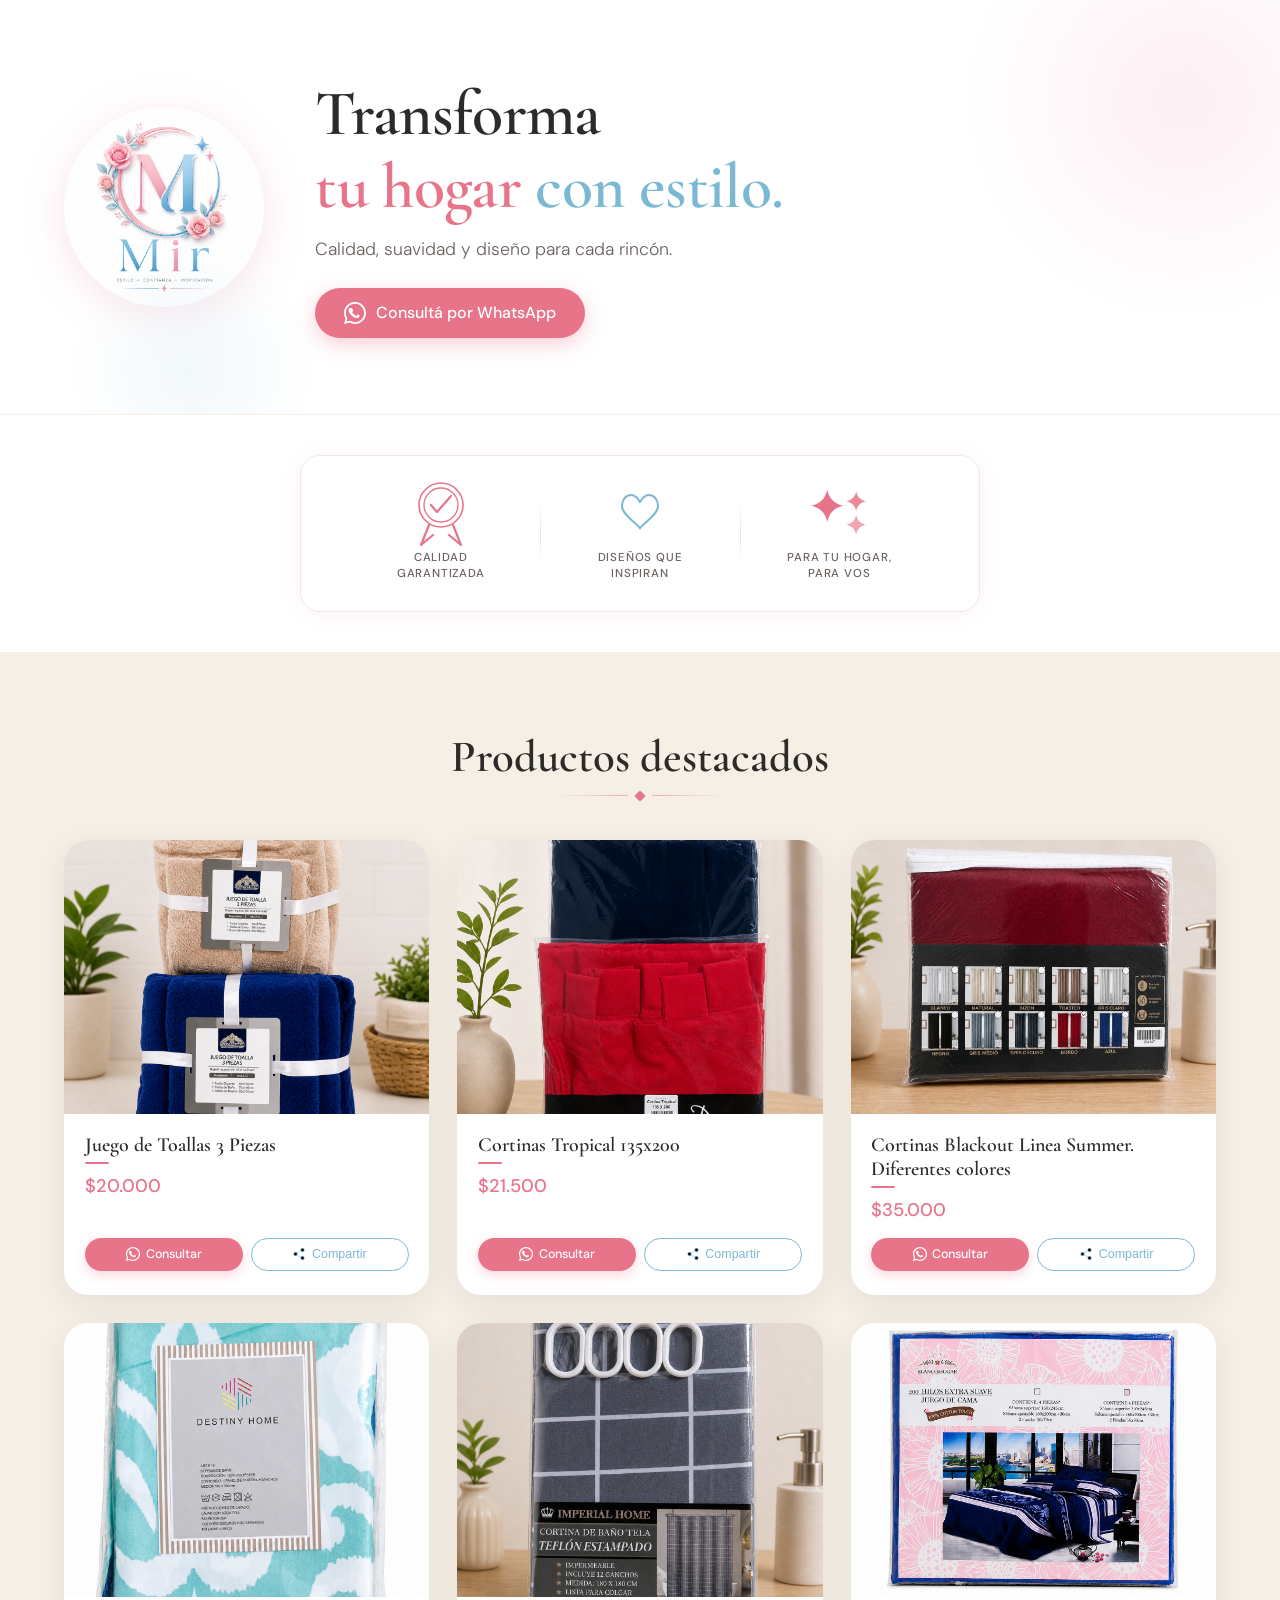
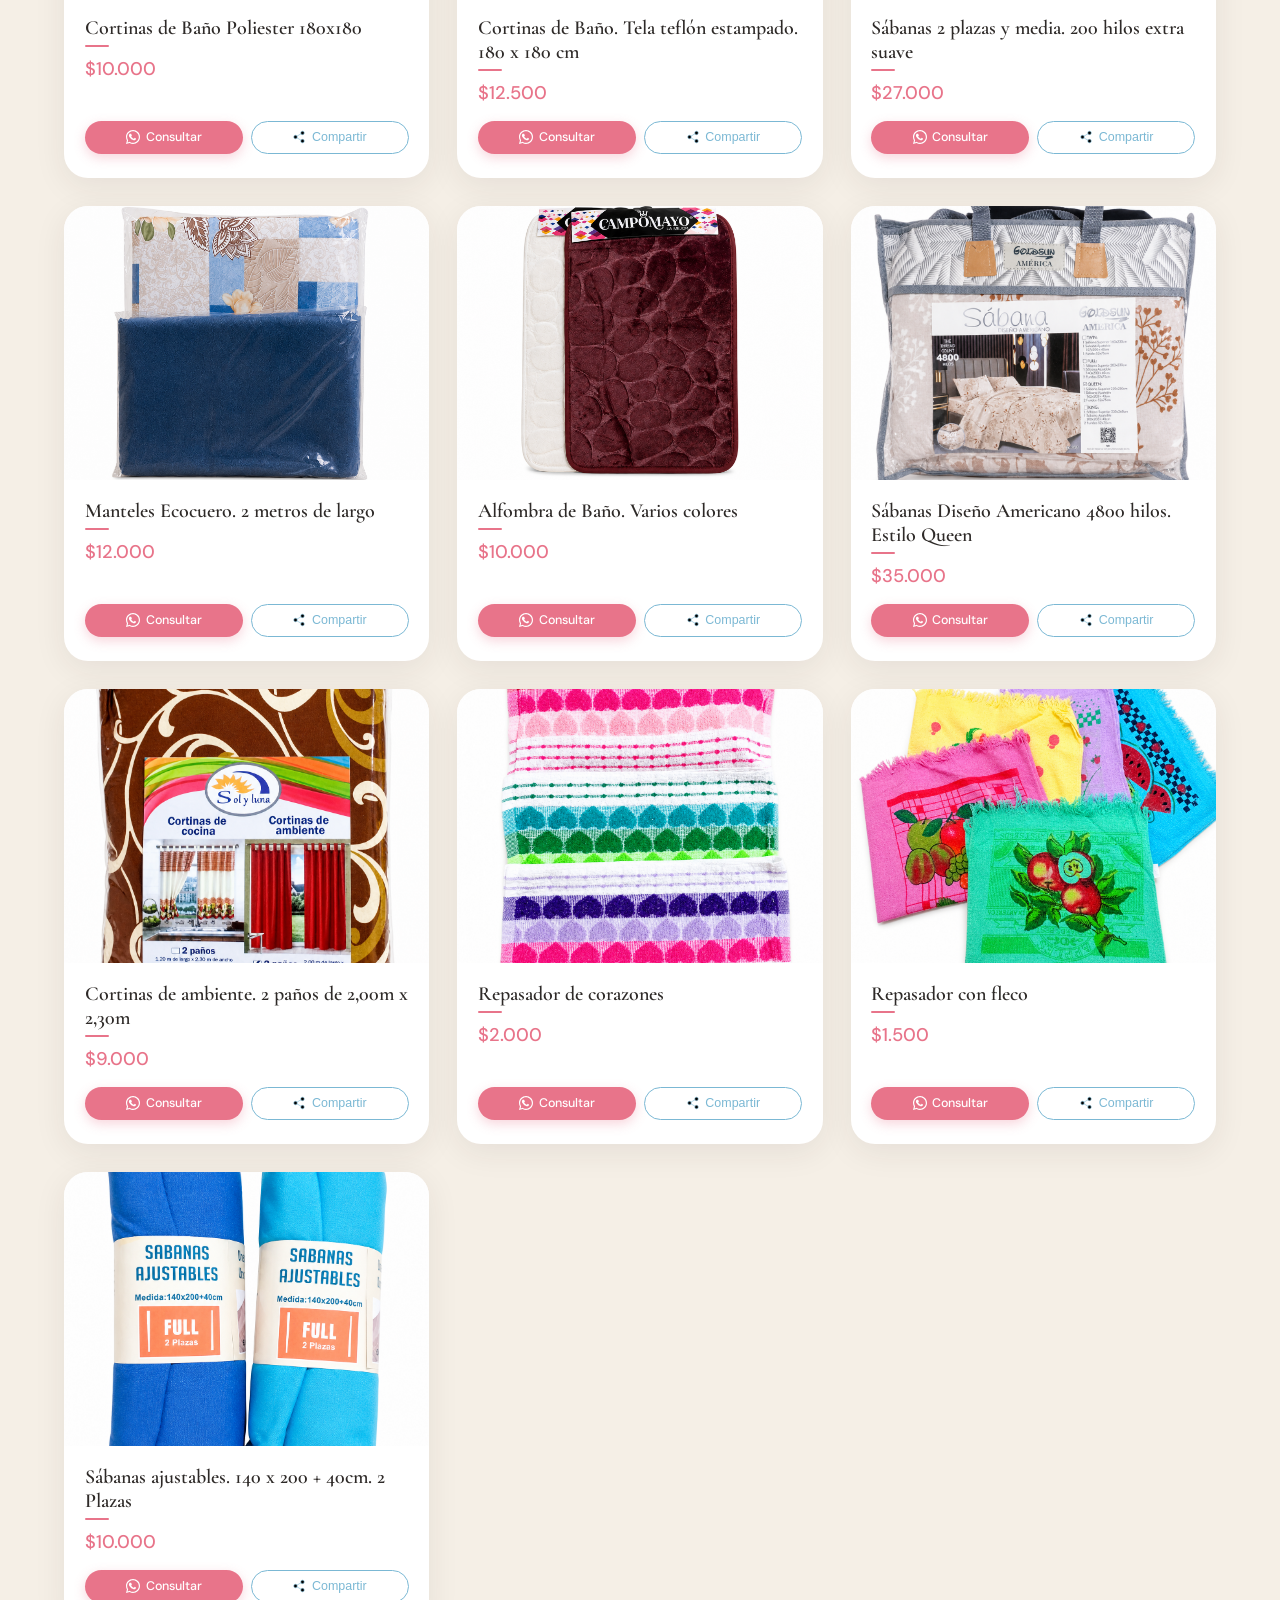
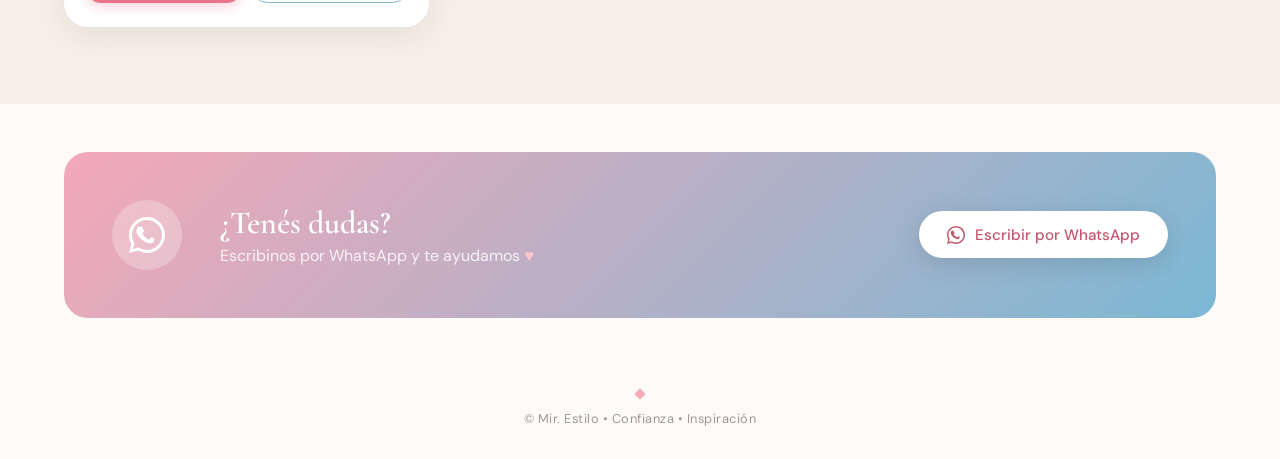
==== index.html @ cd908f83 "modified:   index.html" ====
<!doctype html>
<html lang="es">
  <head>
    <meta charset="UTF-8" />
    <meta name="viewport" content="width=device-width, initial-scale=1.0" />
    <title id="page-title">Mir – Textiles para tu hogar</title>

    <link rel="stylesheet" href="styles.css" />
    <meta id="og-type" property="og:type" content="website" />
    <meta
      id="og-url"
      property="og:url"
      content="https://mirblanqueria.github.io/mir/"
    />
    <meta
      id="og-title"
      property="og:title"
      content="Mir – Textiles para tu hogar"
    />
    <meta
      id="og-description"
      property="og:description"
      content="Calidad, suavidad y diseño para cada rincón de tu hogar. Toallas, sábanas, cortinas y más."
    />
    <meta
      id="og-image"
      property="og:image"
      content="https://mirblanqueria.github.io/mir/img/brand.jpeg"
    />
    <meta property="og:image:width" content="800" />
    <meta property="og:image:height" content="800" />
    <meta property="og:locale" content="es_AR" />
    <meta id="twitter-card" name="twitter:card" content="summary_large_image" />
    <meta
      id="twitter-title"
      name="twitter:title"
      content="Mir – Textiles para tu hogar"
    />
    <meta
      id="twitter-description"
      name="twitter:description"
      content="Calidad, suavidad y diseño para cada rincón de tu hogar."
    />
    <meta
      id="twitter-image"
      name="twitter:image"
      content="https://mirblanqueria.github.io/mir/img/brand.jpeg"
    />

    <link
      href="https://fonts.googleapis.com/css2?family=Cormorant+Garamond:ital,wght@0,400;0,600;1,400&family=DM+Sans:wght@300;400;500&display=swap"
      rel="stylesheet"
    />
  </head>
  <body>
    <!-- ===== SPRITE DE ICONOS SVG ===== -->
    <svg style="display: none" xmlns="http://www.w3.org/2000/svg">
      <defs>
        <symbol id="icon-wa" viewBox="0 0 24 24">
          <path
            d="M20.52 3.48A11.93 11.93 0 0012 0C5.37 0 0 5.37 0 12c0 2.11.55 4.17 1.6 5.98L0 24l6.18-1.62A11.93 11.93 0 0012 24c6.63 0 12-5.37 12-12 0-3.19-1.25-6.21-3.48-8.52zM12 22c-1.85 0-3.66-.5-5.24-1.44l-.38-.22-3.67.96.98-3.58-.25-.38A9.93 9.93 0 012 12C2 6.48 6.48 2 12 2c2.65 0 5.15 1.03 7.03 2.97A9.93 9.93 0 0122 12c0 5.52-4.48 10-10 10zm5.44-7.48c-.3-.15-1.77-.87-2.04-.97-.28-.1-.48-.15-.68.15-.2.3-.77.97-.94 1.17-.17.2-.35.22-.65.07-.3-.15-1.27-.47-2.42-1.5-.89-.79-1.5-1.77-1.67-2.07-.17-.3-.02-.46.13-.61.13-.13.3-.35.45-.52.15-.17.2-.3.3-.5.1-.2.05-.37-.02-.52-.07-.15-.68-1.63-.93-2.23-.24-.58-.49-.5-.68-.51H6.8c-.2 0-.52.07-.79.37-.27.3-1.03 1.01-1.03 2.46s1.05 2.85 1.2 3.05c.15.2 2.07 3.16 5.01 4.43.7.3 1.25.48 1.67.62.7.22 1.34.19 1.84.11.56-.08 1.77-.72 2.02-1.42.25-.7.25-1.3.17-1.42-.07-.12-.27-.2-.57-.35z"
          />
        </symbol>
        <symbol id="icon-share" viewBox="0 0 24 24">
          <circle cx="18" cy="5" r="3" />
          <circle cx="6" cy="12" r="3" />
          <circle cx="18" cy="19" r="3" />
          <line x1="8.59" y1="13.51" x2="15.42" y2="17.49" />
          <line x1="15.41" y1="6.51" x2="8.59" y2="10.49" />
        </symbol>
        <symbol id="icon-check" viewBox="0 0 24 24">
          <polyline points="20 6 9 17 4 12" />
        </symbol>
        <symbol id="badge-quality" viewBox="0 0 56 68">
          <circle
            cx="28"
            cy="26"
            r="22"
            stroke="#E8748A"
            stroke-width="1.6"
            fill="none"
          />
          <circle
            cx="28"
            cy="26"
            r="17"
            stroke="#E8748A"
            stroke-width="1.3"
            fill="none"
          />
          <path
            d="M18 26 L24 33 L38 17"
            stroke="#E8748A"
            stroke-width="2.2"
            stroke-linecap="round"
            stroke-linejoin="round"
            fill="none"
          />
          <polyline
            points="16,46 8,66 20,56"
            stroke="#E8748A"
            stroke-width="2.2"
            stroke-linecap="round"
            stroke-linejoin="round"
            fill="none"
          />
          <polyline
            points="40,46 48,66 36,56"
            stroke="#E8748A"
            stroke-width="2.2"
            stroke-linecap="round"
            stroke-linejoin="round"
            fill="none"
          />
        </symbol>
        <symbol id="badge-heart" viewBox="0 0 62 56">
          <path
            d="M31 45 C27 39 11 30 11 20 C11 14 15 8 21 8 C26.5 8 29 12 31 16 C33 12 35.5 8 41 8 C47 8 51 14 51 20 C51 30 35 39 31 45 Z"
            stroke="#7BB8D4"
            stroke-width="2.2"
            fill="none"
            stroke-linejoin="round"
          />
        </symbol>
        <symbol id="badge-stars" viewBox="0 0 62 56">
          <path
            d="M18,2 C20,12 26,18 36,20 C26,22 20,28 18,38 C16,28 10,22 0,20 C10,18 16,12 18,2 Z"
            fill="#E8748A"
          />
          <path
            d="M50,4 C51,10 55,14 61,15 C55,16 51,20 50,26 C49,20 45,16 39,15 C45,14 49,10 50,4 Z"
            fill="#E8748A"
            opacity="0.85"
          />
          <path
            d="M50,30 C51,36 55,40 61,41 C55,42 51,46 50,52 C49,46 45,42 39,41 C45,40 49,36 50,30 Z"
            fill="#E8748A"
            opacity="0.65"
          />
        </symbol>
      </defs>
    </svg>

    <!-- ===== HERO ===== -->
    <header class="hero">
      <img class="hero__logo" src="img/brand.jpeg" alt="Mir Logo" />
      <div class="hero__content">
        <h1 class="hero__tagline">
          Transforma<br />
          <span style="color: var(--pink)">tu hogar</span>
          <span style="color: var(--sky)">con estilo.</span>
        </h1>
        <p class="hero__sub">Calidad, suavidad y diseño para cada rincón.</p>
        <a
          class="btn-wa"
          href="https://wa.me/5491168157322"
          target="_blank"
          rel="noopener"
        >
          <svg width="22" height="22"><use href="#icon-wa" fill="white" /></svg>
          Consultá por WhatsApp
        </a>
      </div>
    </header>

    <!-- ===== BADGES ===== -->
    <section class="badges">
      <div class="badges__inner">
        <div class="badge">
          <div class="badge__icon">
            <svg width="56" height="68"><use href="#badge-quality" /></svg>
          </div>
          <span class="badge__label">Calidad Garantizada</span>
        </div>
        <div class="badge">
          <div class="badge__icon">
            <svg width="62" height="56"><use href="#badge-heart" /></svg>
          </div>
          <span class="badge__label">Diseños que Inspiran</span>
        </div>
        <div class="badge">
          <div class="badge__icon">
            <svg width="62" height="56"><use href="#badge-stars" /></svg>
          </div>
          <span class="badge__label">Para tu hogar, para vos</span>
        </div>
      </div>
    </section>

    <!-- ===== FEATURED PRODUCTS ===== -->
    <section class="featured">
      <h2 class="section-title">Productos destacados</h2>
      <div class="divider"><span class="divider__gem"></span></div>
      <div class="prod-grid">
        <article class="prod-card">
          <div class="prod-card__img">
            <img
              src="img/juego-toallas.png"
              alt="juego-toallas"
              loading="lazy"
            />
          </div>
          <div class="prod-card__body">
            <h3 class="prod-card__name">Juego de Toallas 3 Piezas</h3>
            <div class="prod-card__accent"></div>
            <p class="prod-card__price">$20.000</p>
            <div class="prod-card__actions">
              <a
                class="btn-card-wa"
                href="https://wa.me/5491168157322?text=Hola!%20Me%20interesa%20el%20Juego%20de%20Toallas%203%20Piezas%20%2420.000"
                target="_blank"
                rel="noopener"
              >
                <svg width="14" height="14">
                  <use href="#icon-wa" fill="white" />
                </svg>
                Consultar
              </a>
              <button
                class="btn-card-share"
                onclick="compartir('juego-toallas', this)"
              >
                <svg width="14" height="14" stroke="currentColor">
                  <use href="#icon-share" />
                </svg>
                Compartir
              </button>
            </div>
          </div>
        </article>

        <article class="prod-card">
          <div class="prod-card__img">
            <img
              src="img/cortinas-tropical.png"
              alt="cortinas-tropical"
              loading="lazy"
            />
          </div>
          <div class="prod-card__body">
            <h3 class="prod-card__name">Cortinas Tropical 135x200</h3>
            <div class="prod-card__accent"></div>
            <p class="prod-card__price">$21.500</p>
            <div class="prod-card__actions">
              <a
                class="btn-card-wa"
                href="https://wa.me/5491168157322?text=Hola!%20Me%20interesan%20las%20Cortinas%20Tropical%20135x200%20%2421.500"
                target="_blank"
                rel="noopener"
              >
                <svg width="14" height="14">
                  <use href="#icon-wa" fill="white" />
                </svg>
                Consultar
              </a>
              <button
                class="btn-card-share"
                onclick="compartir('cortinas-tropical', this)"
              >
                <svg width="14" height="14" stroke="currentColor">
                  <use href="#icon-share" />
                </svg>
                Compartir
              </button>
            </div>
          </div>
        </article>

        <article class="prod-card">
          <div class="prod-card__img">
            <img
              src="img/cortinas-blackout.png"
              alt="cortinas-blackout"
              loading="lazy"
            />
          </div>
          <div class="prod-card__body">
            <h3 class="prod-card__name">
              Cortinas Blackout Linea Summer. Diferentes colores
            </h3>
            <div class="prod-card__accent"></div>
            <p class="prod-card__price">$35.000</p>
            <div class="prod-card__actions">
              <a
                class="btn-card-wa"
                href="https://wa.me/5491168157322?text=Hola!%20Me%20interesan%20las%20Cortinas%20Blackout%20Linea%20Summer%20%2435.000"
                target="_blank"
                rel="noopener"
              >
                <svg width="14" height="14">
                  <use href="#icon-wa" fill="white" />
                </svg>
                Consultar
              </a>
              <button
                class="btn-card-share"
                onclick="compartir('cortinas-blackout', this)"
              >
                <svg width="14" height="14" stroke="currentColor">
                  <use href="#icon-share" />
                </svg>
                Compartir
              </button>
            </div>
          </div>
        </article>

        <article class="prod-card">
          <div class="prod-card__img">
            <img
              src="img/cortina-baño-poliester.png"
              alt="cortinas-baño-poliester"
              loading="lazy"
            />
          </div>
          <div class="prod-card__body">
            <h3 class="prod-card__name">Cortinas de Baño Poliester 180x180</h3>
            <div class="prod-card__accent"></div>
            <p class="prod-card__price">$10.000</p>
            <div class="prod-card__actions">
              <a
                class="btn-card-wa"
                href="https://wa.me/5491168157322?text=Hola!%20Me%20interesan%20las%20Cortinas%20de%20Ba%C3%B1o%20Poliester%20180x180%20%2410.000"
                target="_blank"
                rel="noopener"
              >
                <svg width="14" height="14">
                  <use href="#icon-wa" fill="white" />
                </svg>
                Consultar
              </a>
              <button
                class="btn-card-share"
                onclick="compartir('cortina-baño-poliester', this)"
              >
                <svg width="14" height="14" stroke="currentColor">
                  <use href="#icon-share" />
                </svg>
                Compartir
              </button>
            </div>
          </div>
        </article>

        <article class="prod-card">
          <div class="prod-card__img">
            <img
              src="img/cortinas-baño.png"
              alt="cortinas-baño"
              loading="lazy"
            />
          </div>
          <div class="prod-card__body">
            <h3 class="prod-card__name">
              Cortinas de Baño. Tela teflón estampado. 180 x 180 cm
            </h3>
            <div class="prod-card__accent"></div>
            <p class="prod-card__price">$12.500</p>
            <div class="prod-card__actions">
              <a
                class="btn-card-wa"
                href="https://wa.me/5491168157322?text=Hola!%20Me%20interesan%20las%20Cortinas%20de%20Ba%C3%B1o%20Tefl%C3%B3n%20180x180%20%2412.500"
                target="_blank"
                rel="noopener"
              >
                <svg width="14" height="14">
                  <use href="#icon-wa" fill="white" />
                </svg>
                Consultar
              </a>
              <button
                class="btn-card-share"
                onclick="compartir('cortinas-baño', this)"
              >
                <svg width="14" height="14" stroke="currentColor">
                  <use href="#icon-share" />
                </svg>
                Compartir
              </button>
            </div>
          </div>
        </article>

        <article class="prod-card">
          <div class="prod-card__img">
            <img
              src="img/sabanas-2-plazasymedia.png"
              alt="sabanas-2-plazasymedia"
              loading="lazy"
            />
          </div>
          <div class="prod-card__body">
            <h3 class="prod-card__name">
              Sábanas 2 plazas y media. 200 hilos extra suave
            </h3>
            <div class="prod-card__accent"></div>
            <p class="prod-card__price">$27.000</p>
            <div class="prod-card__actions">
              <a
                class="btn-card-wa"
                href="https://wa.me/5491168157322?text=Hola!%20Me%20interesan%20las%20S%C3%A1banas%202%20plazas%20y%20media%20200%20hilos%20%2427.000"
                target="_blank"
                rel="noopener"
              >
                <svg width="14" height="14">
                  <use href="#icon-wa" fill="white" />
                </svg>
                Consultar
              </a>
              <button
                class="btn-card-share"
                onclick="compartir('sabanas-2-plazasymedia', this)"
              >
                <svg width="14" height="14" stroke="currentColor">
                  <use href="#icon-share" />
                </svg>
                Compartir
              </button>
            </div>
          </div>
        </article>

        <article class="prod-card">
          <div class="prod-card__img">
            <img
              src="img/manteles-ecocuero.png"
              alt="manteles-ecocuero"
              loading="lazy"
            />
          </div>
          <div class="prod-card__body">
            <h3 class="prod-card__name">
              Manteles Ecocuero. 2 metros de largo
            </h3>
            <div class="prod-card__accent"></div>
            <p class="prod-card__price">$12.000</p>
            <div class="prod-card__actions">
              <a
                class="btn-card-wa"
                href="https://wa.me/5491168157322?text=Hola!%20Me%20interesan%20los%20Manteles%20Ecocuero%202%20metros%20%2412.000"
                target="_blank"
                rel="noopener"
              >
                <svg width="14" height="14">
                  <use href="#icon-wa" fill="white" />
                </svg>
                Consultar
              </a>
              <button
                class="btn-card-share"
                onclick="compartir('manteles-ecocuero', this)"
              >
                <svg width="14" height="14" stroke="currentColor">
                  <use href="#icon-share" />
                </svg>
                Compartir
              </button>
            </div>
          </div>
        </article>

        <article class="prod-card">
          <div class="prod-card__img">
            <img
              src="img/alfombra-baño.png"
              alt="alfombra-baño"
              loading="lazy"
            />
          </div>
          <div class="prod-card__body">
            <h3 class="prod-card__name">Alfombra de Baño. Varios colores</h3>
            <div class="prod-card__accent"></div>
            <p class="prod-card__price">$10.000</p>
            <div class="prod-card__actions">
              <a
                class="btn-card-wa"
                href="https://wa.me/5491168157322?text=Hola!%20Me%20interesa%20la%20Alfombra%20de%20Ba%C3%B1o%20%2410.000"
                target="_blank"
                rel="noopener"
              >
                <svg width="14" height="14">
                  <use href="#icon-wa" fill="white" />
                </svg>
                Consultar
              </a>
              <button
                class="btn-card-share"
                onclick="compartir('alfombra-baño', this)"
              >
                <svg width="14" height="14" stroke="currentColor">
                  <use href="#icon-share" />
                </svg>
                Compartir
              </button>
            </div>
          </div>
        </article>

        <article class="prod-card">
          <div class="prod-card__img">
            <img
              src="img/sabanas-diseño-americano.png"
              alt="sabanas-diseño-americano"
              loading="lazy"
            />
          </div>
          <div class="prod-card__body">
            <h3 class="prod-card__name">
              Sábanas Diseño Americano 4800 hilos. Estilo Queen
            </h3>
            <div class="prod-card__accent"></div>
            <p class="prod-card__price">$35.000</p>
            <div class="prod-card__actions">
              <a
                class="btn-card-wa"
                href="https://wa.me/5491168157322?text=Hola!%20Me%20interesan%20las%20S%C3%A1banas%20Dise%C3%B1o%20Americano%204800%20hilos%20%2435.000"
                target="_blank"
                rel="noopener"
              >
                <svg width="14" height="14">
                  <use href="#icon-wa" fill="white" />
                </svg>
                Consultar
              </a>
              <button
                class="btn-card-share"
                onclick="compartir('sabanas-diseño-americano', this)"
              >
                <svg width="14" height="14" stroke="currentColor">
                  <use href="#icon-share" />
                </svg>
                Compartir
              </button>
            </div>
          </div>
        </article>

        <article class="prod-card">
          <div class="prod-card__img">
            <img
              src="img/cortina-ambiente.png"
              alt="cortina-ambiente"
              loading="lazy"
            />
          </div>
          <div class="prod-card__body">
            <h3 class="prod-card__name">
              Cortinas de ambiente. 2 paños de 2,00m x 2,30m
            </h3>
            <div class="prod-card__accent"></div>
            <p class="prod-card__price">$9.000</p>
            <div class="prod-card__actions">
              <a
                class="btn-card-wa"
                href="https://wa.me/5491168157322?text=Hola!%20Me%20interesan%20las%20Cortinas%20de%20ambiente%202%20pa%C3%B1os%20%249.000"
                target="_blank"
                rel="noopener"
              >
                <svg width="14" height="14">
                  <use href="#icon-wa" fill="white" />
                </svg>
                Consultar
              </a>
              <button
                class="btn-card-share"
                onclick="compartir('cortina-ambiente', this)"
              >
                <svg width="14" height="14" stroke="currentColor">
                  <use href="#icon-share" />
                </svg>
                Compartir
              </button>
            </div>
          </div>
        </article>

        <article class="prod-card">
          <div class="prod-card__img">
            <img
              src="img/repasador-corazon.png"
              alt="repasador-corazon"
              loading="lazy"
            />
          </div>
          <div class="prod-card__body">
            <h3 class="prod-card__name">Repasador de corazones</h3>
            <div class="prod-card__accent"></div>
            <p class="prod-card__price">$2.000</p>
            <div class="prod-card__actions">
              <a
                class="btn-card-wa"
                href="https://wa.me/5491168157322?text=Hola!%20Me%20interesa%20el%20Repasador%20de%20corazones%20%242.000"
                target="_blank"
                rel="noopener"
              >
                <svg width="14" height="14">
                  <use href="#icon-wa" fill="white" />
                </svg>
                Consultar
              </a>
              <button
                class="btn-card-share"
                onclick="compartir('repasador-corazon', this)"
              >
                <svg width="14" height="14" stroke="currentColor">
                  <use href="#icon-share" />
                </svg>
                Compartir
              </button>
            </div>
          </div>
        </article>

        <article class="prod-card">
          <div class="prod-card__img">
            <img
              src="img/repasador-fleco.png"
              alt="repasador-fleco"
              loading="lazy"
            />
          </div>
          <div class="prod-card__body">
            <h3 class="prod-card__name">Repasador con fleco</h3>
            <div class="prod-card__accent"></div>
            <p class="prod-card__price">$1.500</p>
            <div class="prod-card__actions">
              <a
                class="btn-card-wa"
                href="https://wa.me/5491168157322?text=Hola!%20Me%20interesa%20el%20Repasador%20con%20fleco%20%241.500"
                target="_blank"
                rel="noopener"
              >
                <svg width="14" height="14">
                  <use href="#icon-wa" fill="white" />
                </svg>
                Consultar
              </a>
              <button
                class="btn-card-share"
                onclick="compartir('repasador-fleco', this)"
              >
                <svg width="14" height="14" stroke="currentColor">
                  <use href="#icon-share" />
                </svg>
                Compartir
              </button>
            </div>
          </div>
        </article>

        <article class="prod-card">
          <div class="prod-card__img">
            <img
              src="img/sabanas-ajustables.png"
              alt="sabanas-ajustables"
              loading="lazy"
            />
          </div>
          <div class="prod-card__body">
            <h3 class="prod-card__name">
              Sábanas ajustables. 140 x 200 + 40cm. 2 Plazas
            </h3>
            <div class="prod-card__accent"></div>
            <p class="prod-card__price">$10.000</p>
            <div class="prod-card__actions">
              <a
                class="btn-card-wa"
                href="https://wa.me/5491168157322?text=Hola!%20Me%20interesan%20las%20S%C3%A1banas%20ajustables%20140x200%20%2410.000"
                target="_blank"
                rel="noopener"
              >
                <svg width="14" height="14">
                  <use href="#icon-wa" fill="white" />
                </svg>
                Consultar
              </a>
              <button
                class="btn-card-share"
                onclick="compartir('sabanas-ajustables', this)"
              >
                <svg width="14" height="14" stroke="currentColor">
                  <use href="#icon-share" />
                </svg>
                Compartir
              </button>
            </div>
          </div>
        </article>
      </div>
    </section>

    <!-- ===== CTA ===== -->
    <section class="cta">
      <div class="cta__wa-icon">
        <svg width="36" height="36" fill="white"><use href="#icon-wa" /></svg>
      </div>
      <div class="cta__copy">
        <h3>¿Tenés dudas?</h3>
        <p>Escribinos por WhatsApp y te ayudamos <span>♥</span></p>
      </div>
      <a
        class="btn-wa-white"
        href="https://wa.me/5491168157322"
        target="_blank"
        rel="noopener"
      >
        <svg width="18" height="18" fill="#C4566C"><use href="#icon-wa" /></svg>
        Escribir por WhatsApp
      </a>
    </section>

    <!-- ===== FOOTER ===== -->
    <footer>
      <span class="footer-gem"></span>
      © Mir. Estilo &bull; Confianza &bull; Inspiración
    </footer>

    <!-- ===== TOAST ===== -->
    <div class="toast" id="toast">
      <svg width="16" height="16" stroke="#E8748A">
        <use href="#icon-check" />
      </svg>
      <span id="toast-msg">¡Enlace copiado!</span>
    </div>

    <script>
      const SITE_URL = "https://mirblanqueria.github.io/mir/";

      const productos = {
        "juego-toallas": {
          nombre: "Juego de Toallas 3 Piezas",
          precio: "$20.000",
          img: "img/juego-toallas.png",
        },
        "cortinas-tropical": {
          nombre: "Cortinas Tropical 135x200",
          precio: "$21.500",
          img: "img/cortinas-tropical.png",
        },
        "cortinas-blackout": {
          nombre: "Cortinas Blackout Linea Summer",
          precio: "$35.000",
          img: "img/cortinas-blackout.png",
        },
        "cortina-baño-poliester": {
          nombre: "Cortinas de Baño Poliester 180x180",
          precio: "$10.000",
          img: "img/cortina-baño-poliester.png",
        },
        "cortinas-baño": {
          nombre: "Cortinas de Baño Teflón 180x180",
          precio: "$12.500",
          img: "img/cortinas-baño.png",
        },
        "sabanas-2-plazasymedia": {
          nombre: "Sábanas 2 plazas y media 200 hilos",
          precio: "$27.000",
          img: "img/sabanas-2-plazasymedia.png",
        },
        "manteles-ecocuero": {
          nombre: "Manteles Ecocuero 2 metros",
          precio: "$12.000",
          img: "img/manteles-ecocuero.png",
        },
        "alfombra-baño": {
          nombre: "Alfombra de Baño",
          precio: "$10.000",
          img: "img/alfombra-baño.png",
        },
        "sabanas-diseño-americano": {
          nombre: "Sábanas Diseño Americano 4800 hilos",
          precio: "$35.000",
          img: "img/sabanas-diseño-americano.png",
        },
        "cortina-ambiente": {
          nombre: "Cortinas de ambiente 2 paños",
          precio: "$9.000",
          img: "img/cortina-ambiente.png",
        },
        "repasador-corazon": {
          nombre: "Repasador de corazones",
          precio: "$2.000",
          img: "img/repasador-corazon.png",
        },
        "repasador-fleco": {
          nombre: "Repasador con fleco",
          precio: "$1.500",
          img: "img/repasador-fleco.png",
        },
        "sabanas-ajustables": {
          nombre: "Sábanas ajustables 140x200",
          precio: "$10.000",
          img: "img/sabanas-ajustables.png",
        },
      };

      // ─── Calcula las líneas que ocupa un texto en canvas ───
      function calcularLineas(ctx, texto, maxWidth) {
        const words = texto.split(" ");
        const lineas = [];
        let linea = "";
        for (let n = 0; n < words.length; n++) {
          const test = linea + words[n] + " ";
          if (ctx.measureText(test).width > maxWidth && n > 0) {
            lineas.push(linea.trim());
            linea = words[n] + " ";
          } else {
            linea = test;
          }
        }
        if (linea.trim()) lineas.push(linea.trim());
        return lineas;
      }

      // ─── Genera imagen canvas con foto del producto + franja de descripción ───
      async function generarImagenProducto(idProducto) {
        const prod = productos[idProducto];

        // 1. Cargar imagen con crossOrigin para poder usarla en canvas
        const imgDOM = document.querySelector(`img[alt="${idProducto}"]`);
        const imgEl = new Image();
        imgEl.crossOrigin = "anonymous";
        await new Promise((resolve, reject) => {
          imgEl.onload = resolve;
          imgEl.onerror = reject;
          imgEl.src = imgDOM ? imgDOM.src : prod.img;
        });

        // Canvas fijo 1000x1000 (ratio 1:1) → WhatsApp nunca recorta la preview
        const SIZE = 1000;
        const W = SIZE;

        // 2. Calcular tamaños de fuente y padding
        const pad = Math.round(W * 0.05);
        const fSize1 = Math.round(W * 0.055);
        const fSize2 = Math.round(W * 0.042);
        const lineH1 = Math.round(fSize1 * 1.4);
        const lineH2 = Math.round(fSize2 * 1.4);
        const maxTW = W - pad * 2;

        // 3. Pre-calcular líneas para medir la franja necesaria
        const tmpCanvas = document.createElement("canvas");
        tmpCanvas.width = W;
        tmpCanvas.height = 10;
        const tmpCtx = tmpCanvas.getContext("2d");

        tmpCtx.font = `bold ${fSize1}px 'DM Sans', sans-serif`;
        const lineasNombre = calcularLineas(tmpCtx, `🛍️ ${prod.nombre}`, maxTW);

        tmpCtx.font = `bold ${fSize1}px 'DM Sans', sans-serif`;
        const lineasPrecio = calcularLineas(tmpCtx, prod.precio, maxTW);

        tmpCtx.font = `${fSize2}px 'DM Sans', sans-serif`;
        const lineasSub = calcularLineas(
          tmpCtx,
          "Textiles Mir – Calidad para tu hogar ❤️",
          maxTW,
        );

        const STRIP =
          pad +
          lineasNombre.length * lineH1 +
          Math.round(lineH1 * 0.4) +
          lineasPrecio.length * lineH1 +
          Math.round(lineH2 * 0.5) +
          lineasSub.length * lineH2 +
          pad;

        // La foto ocupa el espacio restante dentro del cuadrado 1000x1000
        const H = SIZE - STRIP;

        // 4. Canvas definitivo 1:1
        const canvas = document.createElement("canvas");
        canvas.width = SIZE;
        canvas.height = SIZE;
        const ctx = canvas.getContext("2d");

        // 5. Fondo blanco total
        ctx.fillStyle = "#ffffff";
        ctx.fillRect(0, 0, SIZE, SIZE);

        // 6. Dibujar imagen escalada para llenar el área de foto (cover)
        const srcW = imgEl.naturalWidth;
        const srcH = imgEl.naturalHeight;
        const scale = Math.min(W / srcW, H / srcH); // contain: imagen entera, sin recortar
        const drawW = srcW * scale;
        const drawH = srcH * scale;
        const offsetX = (W - drawW) / 2;
        const offsetY = (H - drawH) / 2;

        // Sin clip: la imagen entra completa dentro del área de foto
        ctx.drawImage(imgEl, offsetX, offsetY, drawW, drawH);

        // 7. Franja blanca
        ctx.fillStyle = "#ffffff";
        ctx.fillRect(0, H, W, STRIP);

        // Línea decorativa rosa
        ctx.fillStyle = "#E8748A";
        ctx.fillRect(0, H, W, 5);

        // 7. Dibujar textos con posición Y acumulada
        let curY = H + pad;

        // Nombre
        ctx.fillStyle = "#1a1a1a";
        ctx.font = `bold ${fSize1}px 'DM Sans', sans-serif`;
        for (const linea of lineasNombre) {
          curY += lineH1;
          ctx.fillText(linea, pad, curY);
        }

        curY += Math.round(lineH1 * 0.4);

        // Precio
        ctx.fillStyle = "#E8748A";
        ctx.font = `bold ${fSize1}px 'DM Sans', sans-serif`;
        for (const linea of lineasPrecio) {
          curY += lineH1;
          ctx.fillText(linea, pad, curY);
        }

        curY += Math.round(lineH2 * 0.5);

        // Subtítulo
        ctx.fillStyle = "#777777";
        ctx.font = `${fSize2}px 'DM Sans', sans-serif`;
        for (const linea of lineasSub) {
          curY += lineH2;
          ctx.fillText(linea, pad, curY);
        }

        // 8. Convertir a Blob/File
        const blob = await new Promise((res) =>
          canvas.toBlob(res, "image/jpeg", 0.92),
        );
        return new File([blob], `mir-${idProducto}.jpg`, {
          type: "image/jpeg",
        });
      }

      // ─── Función principal de compartir ───
      async function compartir(idProducto, boton) {
        const prod = productos[idProducto];
        if (!prod) return;

        const shareUrl = `${SITE_URL}#${idProducto}`;
        const textoPlano = `🛍️ ${prod.nombre} – ${prod.precio}\nTextiles Mir – Calidad para tu hogar ❤️\n${shareUrl}`;

        // Deshabilitar botón mientras procesa
        boton.disabled = true;
        const textoOriginal = boton.innerHTML;
        boton.innerHTML = boton.innerHTML.replace("Compartir", "...");

        try {
          // ── Intentar compartir imagen generada por canvas ──
          if (navigator.canShare) {
            try {
              const archivo = await generarImagenProducto(idProducto);

              if (navigator.canShare({ files: [archivo] })) {
                await navigator.share({
                  files: [archivo],
                  // WhatsApp ignora title/text cuando hay archivos,
                  // pero otros apps sí lo usan
                  title: `Mir – ${prod.nombre}`,
                  text: textoPlano,
                });
                return; // éxito
              }
            } catch (err) {
              if (err.name === "AbortError") return; // usuario canceló
              // Si falla la generación de imagen (ej. CORS en algunos browsers),
              // caemos al share de solo texto
              console.warn(
                "Share con imagen falló, usando fallback:",
                err.message,
              );
            }
          }

          // ── Fallback: Web Share solo texto/url ──
          if (navigator.share) {
            try {
              await navigator.share({
                title: `Mir – ${prod.nombre}`,
                text: textoPlano,
                url: shareUrl,
              });
              return;
            } catch (err) {
              if (err.name === "AbortError") return;
            }
          }

          // ── Fallback final: copiar al portapapeles ──
          try {
            await navigator.clipboard.writeText(textoPlano);
            mostrarToast("¡Enlace copiado al portapapeles!");
          } catch (_) {
            mostrarToast("No se pudo compartir. Intenta manualmente.");
          }
        } finally {
          boton.disabled = false;
          boton.innerHTML = textoOriginal;
        }
      }

      function mostrarToast(msg) {
        const toast = document.getElementById("toast");
        document.getElementById("toast-msg").textContent = msg;
        toast.classList.add("show");
        setTimeout(() => toast.classList.remove("show"), 2800);
      }

      // ─── Meta tags dinámicas por hash ───
      function actualizarMetaDesdeHash() {
        const hash = window.location.hash.slice(1);
        if (!hash || !productos[hash]) return;
        const prod = productos[hash];
        const titulo = `Mir – ${prod.nombre}`;
        const descripcion = `${prod.nombre} – ${prod.precio}. Textiles Mir, calidad para tu hogar ♥`;
        const imagenUrl = `https://mirblanqueria.github.io/mir/${prod.img}`;
        document.title = titulo;
        document.getElementById("page-title").textContent = titulo;
        document.getElementById("og-title").setAttribute("content", titulo);
        document
          .getElementById("og-description")
          .setAttribute("content", descripcion);
        document.getElementById("og-image").setAttribute("content", imagenUrl);
        document
          .getElementById("og-url")
          .setAttribute("content", window.location.href);
        document
          .getElementById("twitter-title")
          .setAttribute("content", titulo);
        document
          .getElementById("twitter-description")
          .setAttribute("content", descripcion);
        document
          .getElementById("twitter-image")
          .setAttribute("content", imagenUrl);
      }

      document.addEventListener("DOMContentLoaded", () => {
        actualizarMetaDesdeHash();
        window.addEventListener("hashchange", actualizarMetaDesdeHash);
      });
    </script>
  </body>
</html>
---- styles.css ----
*,
*::before,
*::after {
  box-sizing: border-box;
  margin: 0;
  padding: 0;
}

:root {
  --pink: #e8748a;
  --pink-light: #f4a8b8;
  --pink-pale: #fde8ee;
  --pink-deep: #c4566c;
  --sky: #7bb8d4;
  --sky-pale: #e4f1f8;
  --cream: #fdfaf7;
  --sand: #f5efe6;
  --text: #2e2a28;
  --text-mid: #6b6360;
  --text-light: #a09896;
  --white: #ffffff;
  --radius-sm: 8px;
  --radius-md: 16px;
  --radius-lg: 24px;
  --shadow-soft: 0 4px 24px rgba(232, 116, 138, 0.1);
  --shadow-card: 0 8px 32px rgba(46, 42, 40, 0.08);
  --transition: 0.35s cubic-bezier(0.4, 0, 0.2, 1);
  --font-display: "Cormorant Garamond", Georgia, serif;
  --font-body: "DM Sans", sans-serif;
}

html {
  scroll-behavior: smooth;
}

body {
  font-family: var(--font-body);
  background: var(--cream);
  color: var(--text);
  overflow-x: hidden;
  -webkit-font-smoothing: antialiased;
}

img {
  display: block;
  max-width: 100%;
}
a {
  text-decoration: none;
  color: inherit;
}

/* ===== HERO ===== */
.hero {
  background: var(--white);
  padding: clamp(2rem, 6vw, 5rem) clamp(1.25rem, 5vw, 4rem);
  display: grid;
  grid-template-columns: auto 1fr;
  gap: clamp(1.5rem, 4vw, 4rem);
  align-items: center;
  position: relative;
  overflow: hidden;
}

.hero::before,
.hero::after {
  content: "";
  position: absolute;
  border-radius: 50%;
  pointer-events: none;
}
.hero::before {
  width: clamp(200px, 35vw, 520px);
  height: clamp(200px, 35vw, 520px);
  background: radial-gradient(circle, var(--pink-pale) 0%, transparent 70%);
  top: -30%;
  right: -10%;
  opacity: 0.7;
}
.hero::after {
  width: clamp(120px, 20vw, 300px);
  height: clamp(120px, 20vw, 300px);
  background: radial-gradient(circle, var(--sky-pale) 0%, transparent 70%);
  bottom: -20%;
  left: 5%;
  opacity: 0.5;
}

.hero__logo {
  width: clamp(100px, 18vw, 200px);
  height: clamp(100px, 18vw, 200px);
  object-fit: contain;
  border-radius: 50%;
  flex-shrink: 0;
  animation: floatLogo 6s ease-in-out infinite;
  filter: drop-shadow(0 8px 20px rgba(232, 116, 138, 0.2));
}

@keyframes floatLogo {
  0%,
  100% {
    transform: translateY(0);
  }
  50% {
    transform: translateY(-10px);
  }
}

.hero__content {
  position: relative;
  z-index: 1;
}

.hero__tagline {
  font-family: var(--font-display);
  font-size: clamp(2rem, 5.5vw, 4rem);
  font-weight: 600;
  line-height: 1.15;
  color: var(--text);
  letter-spacing: -0.01em;
}

.hero__tagline em {
  font-style: italic;
  color: var(--pink);
}

.hero__tagline .sky-text {
  font-style: italic;
  color: var(--sky);
}

.hero__sub {
  font-size: clamp(0.9rem, 2vw, 1.1rem);
  color: var(--text-mid);
  margin: 0.85rem 0 1.8rem;
  font-weight: 300;
}

.btn-wa {
  display: inline-flex;
  align-items: center;
  gap: 0.65rem;
  background: var(--pink);
  color: var(--white);
  font-family: var(--font-body);
  font-weight: 500;
  font-size: clamp(0.9rem, 2vw, 1rem);
  padding: 0.85rem 1.8rem;
  border-radius: 50px;
  border: none;
  cursor: pointer;
  transition:
    background var(--transition),
    transform var(--transition),
    box-shadow var(--transition);
  box-shadow: 0 6px 20px rgba(232, 116, 138, 0.35);
}
.btn-wa:hover {
  background: var(--pink-deep);
  transform: translateY(-2px);
  box-shadow: 0 10px 28px rgba(196, 86, 108, 0.4);
}
.btn-wa svg {
  flex-shrink: 0;
}

/* ===== BADGES ===== */
.badges {
  background: var(--white);
  padding: clamp(1.5rem, 4vw, 2.5rem) clamp(1.25rem, 5vw, 4rem);
  border-top: 1px solid var(--sand);
  border-bottom: 1px solid var(--sand);
}

.badges__inner {
  display: flex;
  justify-content: center;
  align-items: stretch;
  gap: 0;
  flex-wrap: nowrap;
  background: var(--white);
  border: 1px solid #f0e8ec;
  border-radius: 20px;
  padding: clamp(1.2rem, 3vw, 1.8rem) clamp(1rem, 4vw, 2.5rem);
  box-shadow: 0 2px 20px rgba(232, 116, 138, 0.09);
  max-width: 680px;
  margin: 0 auto;
}

.badge {
  display: flex;
  flex-direction: column;
  align-items: center;
  gap: 0.55rem;
  text-align: center;
  animation: fadeUp 0.6s both;
  flex: 1;
  padding: 0 clamp(0.75rem, 2vw, 1.5rem);
  position: relative;
}

/* Separador vertical entre badges */
.badge + .badge::before {
  content: "";
  position: absolute;
  left: 0;
  top: 15%;
  height: 70%;
  width: 1px;
  background: linear-gradient(to bottom, transparent, #f0e0e6, transparent);
}

.badge:nth-child(2) {
  animation-delay: 0.1s;
}
.badge:nth-child(3) {
  animation-delay: 0.2s;
}

@keyframes fadeUp {
  from {
    opacity: 0;
    transform: translateY(18px);
  }
  to {
    opacity: 1;
    transform: translateY(0);
  }
}

.badge__icon {
  width: 56px;
  height: 56px;
  display: flex;
  align-items: center;
  justify-content: center;
  flex-shrink: 0;
}

.badge__label {
  font-size: clamp(0.6rem, 1.4vw, 0.72rem);
  font-weight: 500;
  letter-spacing: 0.07em;
  text-transform: uppercase;
  color: var(--text-mid);
  max-width: 110px;
  line-height: 1.4;
}

/* ===== SECTION TITLE ===== */
.section-title {
  font-family: var(--font-display);
  font-size: clamp(1.7rem, 4vw, 2.8rem);
  font-weight: 600;
  text-align: center;
  color: var(--text);
  margin-bottom: 0.5rem;
}

.divider {
  display: flex;
  align-items: center;
  justify-content: center;
  gap: 0.5rem;
  margin-bottom: 2.5rem;
}
.divider::before,
.divider::after {
  content: "";
  width: clamp(30px, 6vw, 80px);
  height: 1px;
  background: linear-gradient(90deg, transparent, var(--pink-light));
}
.divider::after {
  background: linear-gradient(90deg, var(--pink-light), transparent);
}
.divider__gem {
  width: 8px;
  height: 8px;
  background: var(--pink);
  transform: rotate(45deg);
  border-radius: 1px;
}

/* ===== CATEGORIES ===== */
.categories {
  padding: clamp(2.5rem, 6vw, 5rem) clamp(1.25rem, 5vw, 4rem);
}

.cat-grid {
  display: grid;
  grid-template-columns: repeat(auto-fit, minmax(min(220px, 100%), 1fr));
  gap: clamp(1rem, 2.5vw, 1.75rem);
}

.cat-card {
  background: var(--white);
  border-radius: var(--radius-lg);
  overflow: hidden;
  box-shadow: var(--shadow-card);
  transition:
    transform var(--transition),
    box-shadow var(--transition);
  display: flex;
  flex-direction: column;
}
.cat-card:hover {
  transform: translateY(-6px);
  box-shadow: 0 16px 48px rgba(46, 42, 40, 0.14);
}

.cat-card__img-wrap {
  position: relative;
  overflow: hidden;
  aspect-ratio: 4/3;
}
.cat-card__img-wrap img {
  width: 100%;
  height: 100%;
  object-fit: cover;
  transition: transform 0.6s ease;
}
.cat-card:hover .cat-card__img-wrap img {
  transform: scale(1.06);
}

.cat-card__body {
  padding: 1.2rem 1.3rem 1.5rem;
  display: flex;
  flex-direction: column;
  flex: 1;
}

.cat-card__name {
  font-family: var(--font-display);
  font-size: clamp(1.1rem, 2.5vw, 1.4rem);
  font-weight: 600;
  color: var(--text);
  margin-bottom: 0.25rem;
}

.cat-card__accent {
  width: 28px;
  height: 2px;
  background: var(--pink);
  border-radius: 2px;
  margin-bottom: 0.65rem;
}

.cat-card__desc {
  font-size: 0.85rem;
  color: var(--text-mid);
  line-height: 1.5;
  flex: 1;
  margin-bottom: 1rem;
}

.btn-outline {
  display: inline-flex;
  align-items: center;
  gap: 0.4rem;
  border: 1.5px solid var(--pink);
  color: var(--pink);
  border-radius: 50px;
  padding: 0.5rem 1.2rem;
  font-size: 0.82rem;
  font-weight: 500;
  width: fit-content;
  transition:
    background var(--transition),
    color var(--transition);
}
.btn-outline:hover {
  background: var(--pink);
  color: var(--white);
}
.btn-outline svg {
  transition: transform var(--transition);
}
.btn-outline:hover svg {
  transform: translateX(3px);
}

/* ===== FEATURED PRODUCTS ===== */
.featured {
  background: var(--sand);
  padding: clamp(2.5rem, 6vw, 5rem) clamp(1.25rem, 5vw, 4rem);
}

.prod-grid {
  display: grid;
  grid-template-columns: repeat(auto-fit, minmax(min(240px, 100%), 1fr));
  gap: clamp(1rem, 2.5vw, 1.75rem);
}

.prod-card {
  background: var(--white);
  border-radius: var(--radius-lg);
  overflow: hidden;
  box-shadow: var(--shadow-card);
  transition:
    transform var(--transition),
    box-shadow var(--transition);
  display: flex;
  flex-direction: column;
}
.prod-card:hover {
  transform: translateY(-5px);
  box-shadow: 0 14px 40px rgba(46, 42, 40, 0.13);
}

.prod-card__img {
  aspect-ratio: 4/3;
  overflow: hidden;
}
.prod-card__img img {
  width: 100%;
  height: 100%;
  object-fit: cover;
  transition: transform 0.6s ease;
}
.prod-card:hover .prod-card__img img {
  transform: scale(1.07);
}

.prod-card__body {
  padding: 1.2rem 1.3rem 1.5rem;
  display: flex;
  flex-direction: column;
  flex: 1;
}

.prod-card__name {
  font-family: var(--font-display);
  font-size: clamp(1rem, 2vw, 1.25rem);
  font-weight: 600;
  color: var(--text);
  margin-bottom: 0.3rem;
}

.prod-card__accent {
  width: 24px;
  height: 2px;
  background: var(--pink);
  border-radius: 2px;
  margin-bottom: 0.65rem;
}

.prod-card__price {
  font-size: 1.15rem;
  font-weight: 500;
  color: var(--pink);
  margin-bottom: 1rem;
  flex: 1;
}

/* ===== BOTONES DE TARJETA ===== */
.prod-card__actions {
  display: grid;
  grid-template-columns: 1fr 1fr;
  gap: 0.5rem;
}

.btn-card-wa {
  display: inline-flex;
  align-items: center;
  justify-content: center;
  gap: 0.35rem;
  background: var(--pink);
  color: var(--white);
  border-radius: 50px;
  padding: 0.52rem 0.8rem;
  font-size: 0.78rem;
  font-weight: 500;
  border: none;
  cursor: pointer;
  transition:
    background var(--transition),
    transform var(--transition),
    box-shadow var(--transition);
  box-shadow: 0 4px 12px rgba(232, 116, 138, 0.3);
  white-space: nowrap;
}
.btn-card-wa:hover {
  background: var(--pink-deep);
  transform: translateY(-2px);
  box-shadow: 0 6px 18px rgba(196, 86, 108, 0.4);
}

.btn-card-share {
  display: inline-flex;
  align-items: center;
  justify-content: center;
  gap: 0.35rem;
  background: transparent;
  color: var(--sky);
  border: 1.5px solid var(--sky);
  border-radius: 50px;
  padding: 0.52rem 0.8rem;
  font-size: 0.78rem;
  font-weight: 500;
  cursor: pointer;
  transition:
    background var(--transition),
    color var(--transition),
    transform var(--transition);
  white-space: nowrap;
}
.btn-card-share:hover {
  background: var(--sky);
  color: var(--white);
  transform: translateY(-2px);
}

/* Toast de confirmación */
.toast {
  position: fixed;
  bottom: 1.5rem;
  left: 50%;
  transform: translateX(-50%) translateY(80px);
  background: #2e2a28;
  color: #fff;
  padding: 0.7rem 1.4rem;
  border-radius: 50px;
  font-size: 0.85rem;
  font-weight: 500;
  z-index: 9999;
  opacity: 0;
  transition:
    transform 0.4s cubic-bezier(0.4, 0, 0.2, 1),
    opacity 0.4s;
  pointer-events: none;
  display: flex;
  align-items: center;
  gap: 0.5rem;
}
.toast.show {
  transform: translateX(-50%) translateY(0);
  opacity: 1;
}

/* ===== CTA FOOTER ===== */
.cta {
  margin: clamp(1.5rem, 4vw, 3rem) clamp(1.25rem, 5vw, 4rem);
  background: linear-gradient(135deg, var(--pink-light) 0%, var(--sky) 100%);
  border-radius: var(--radius-lg);
  padding: clamp(1.8rem, 5vw, 3rem) clamp(1.5rem, 4vw, 3rem);
  display: flex;
  align-items: center;
  gap: clamp(1rem, 3vw, 2.5rem);
  justify-content: space-between;
  flex-wrap: wrap;
}

.cta__wa-icon {
  width: clamp(48px, 8vw, 70px);
  height: clamp(48px, 8vw, 70px);
  background: rgba(255, 255, 255, 0.25);
  border-radius: 50%;
  display: flex;
  align-items: center;
  justify-content: center;
  flex-shrink: 0;
}

.cta__copy {
  flex: 1;
  min-width: 180px;
}
.cta__copy h3 {
  font-family: var(--font-display);
  font-size: clamp(1.3rem, 3.5vw, 2rem);
  font-weight: 600;
  color: var(--white);
}
.cta__copy p {
  font-size: clamp(0.85rem, 1.8vw, 1rem);
  color: rgba(255, 255, 255, 0.85);
  margin-top: 0.2rem;
}
.cta__copy p span {
  color: #ffc8d2;
}

.btn-wa-white {
  display: inline-flex;
  align-items: center;
  gap: 0.6rem;
  background: var(--white);
  color: var(--pink-deep);
  font-weight: 500;
  font-size: clamp(0.85rem, 1.8vw, 0.95rem);
  padding: 0.85rem 1.75rem;
  border-radius: 50px;
  border: none;
  cursor: pointer;
  flex-shrink: 0;
  transition:
    transform var(--transition),
    box-shadow var(--transition);
  box-shadow: 0 6px 24px rgba(0, 0, 0, 0.12);
}
.btn-wa-white:hover {
  transform: translateY(-2px);
  box-shadow: 0 10px 30px rgba(0, 0, 0, 0.18);
}

/* ===== FOOTER ===== */
footer {
  text-align: center;
  padding: 1.5rem 1rem 2rem;
  font-size: 0.8rem;
  color: var(--text-light);
  letter-spacing: 0.04em;
}
footer .footer-gem {
  display: block;
  margin: 0 auto 0.75rem;
  width: 8px;
  height: 8px;
  background: var(--pink-light);
  transform: rotate(45deg);
  border-radius: 1px;
}

/* ===== RESPONSIVE ===== */
@media (max-width: 640px) {
  .hero {
    grid-template-columns: 1fr;
    text-align: center;
    padding-top: 2.5rem;
  }
  .hero__logo {
    margin: 0 auto;
  }
  .btn-wa {
    margin: 0 auto;
  }

  /* Badges responsivo mobile */
  .badges {
    padding: 1.25rem 1rem;
  }
  .badges__inner {
    flex-wrap: nowrap;
    gap: 0;
    padding: 1rem 0.5rem;
    border-radius: 16px;
    max-width: 100%;
  }
  .badge {
    padding: 0 0.5rem;
    gap: 0.4rem;
  }
  .badge__icon {
    width: 40px;
    height: 40px;
  }
  .badge__icon svg {
    width: 38px;
    height: 38px;
  }
  .badge__label {
    font-size: 0.58rem;
    max-width: 72px;
    letter-spacing: 0.05em;
  }

  .cta {
    flex-direction: column;
    align-items: flex-start;
  }
  .btn-wa-white {
    width: 100%;
    justify-content: center;
  }
}

@media (max-width: 380px) {
  .badges__inner {
    padding: 0.85rem 0.25rem;
  }
  .badge {
    padding: 0 0.3rem;
  }
  .badge__icon {
    width: 34px;
    height: 34px;
  }
  .badge__icon svg {
    width: 32px;
    height: 32px;
  }
  .badge__label {
    font-size: 0.52rem;
    max-width: 60px;
  }
}

@media (max-width: 480px) {
  .cat-grid {
    grid-template-columns: 1fr 1fr;
  }
  .prod-grid {
    grid-template-columns: 1fr;
  }
}

@media (min-width: 1200px) {
  .cat-grid {
    grid-template-columns: repeat(4, 1fr);
  }
  .prod-grid {
    grid-template-columns: repeat(3, 1fr);
  }
}
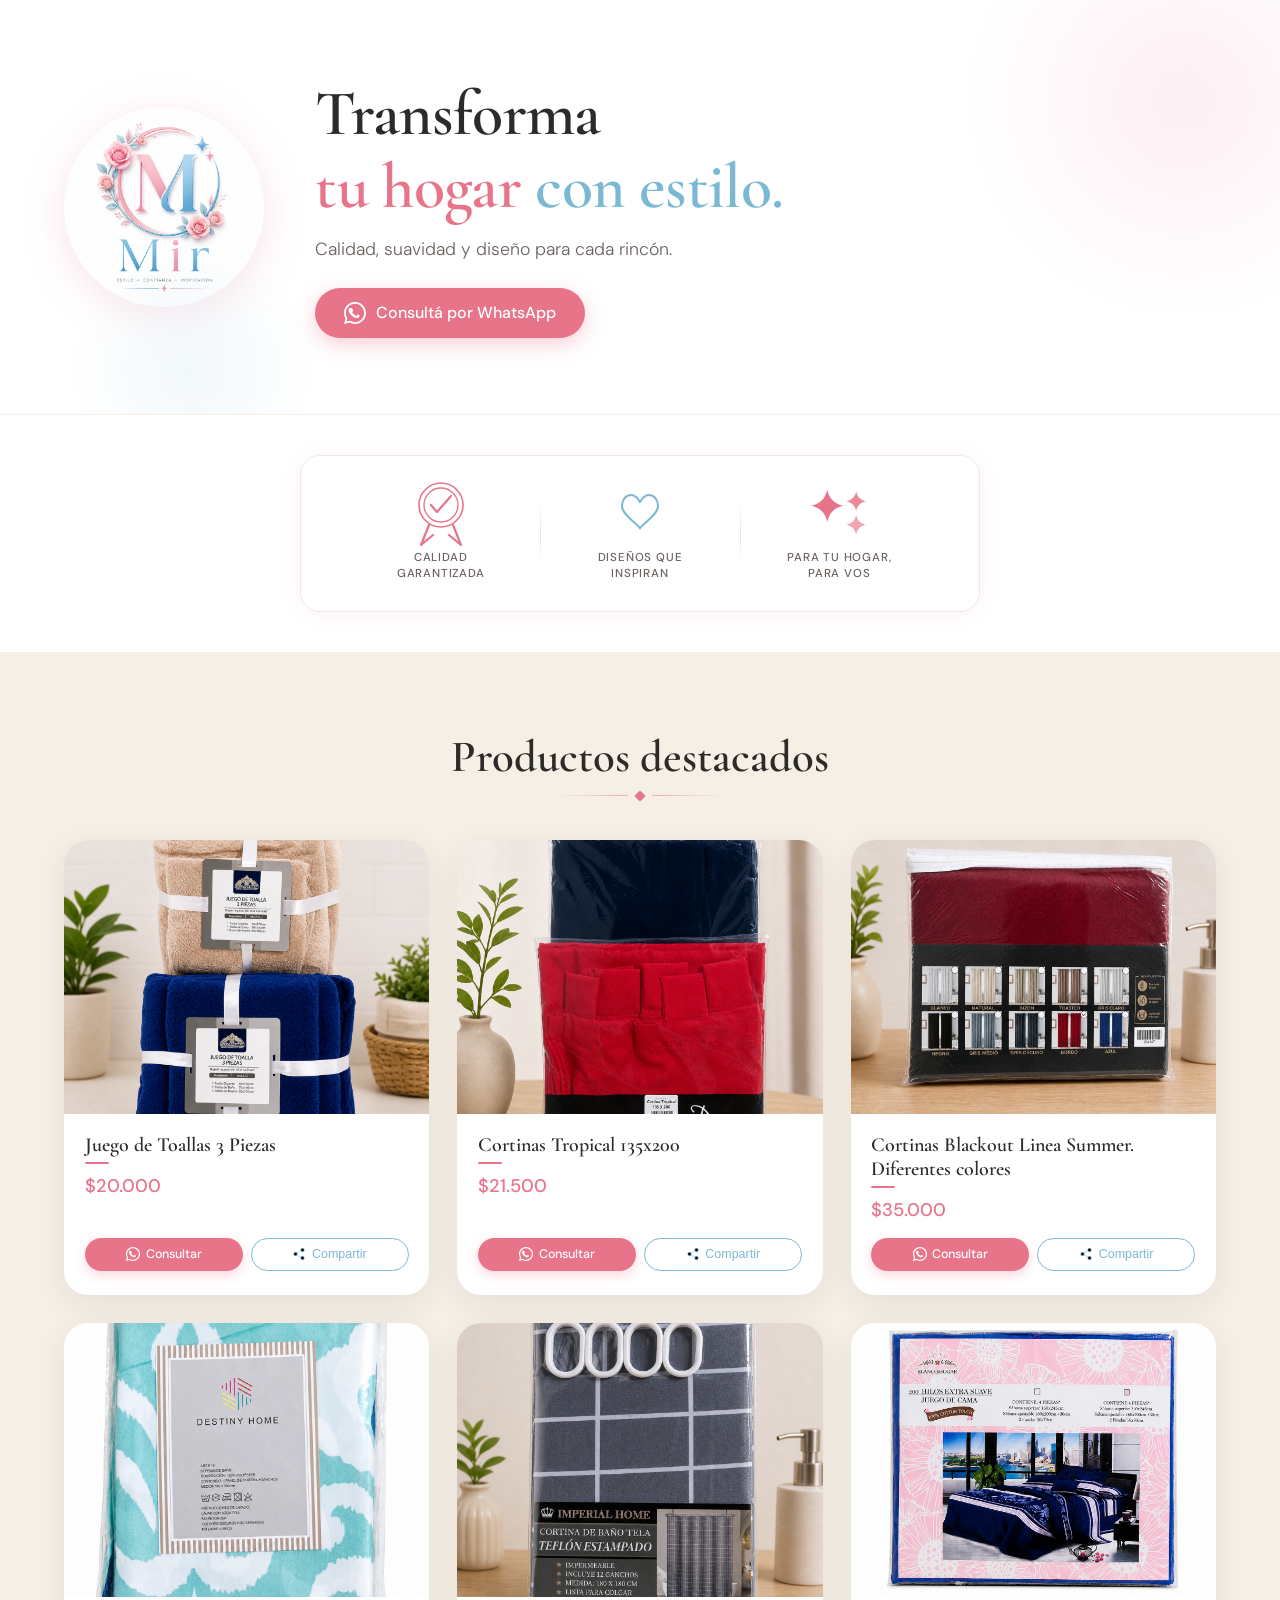
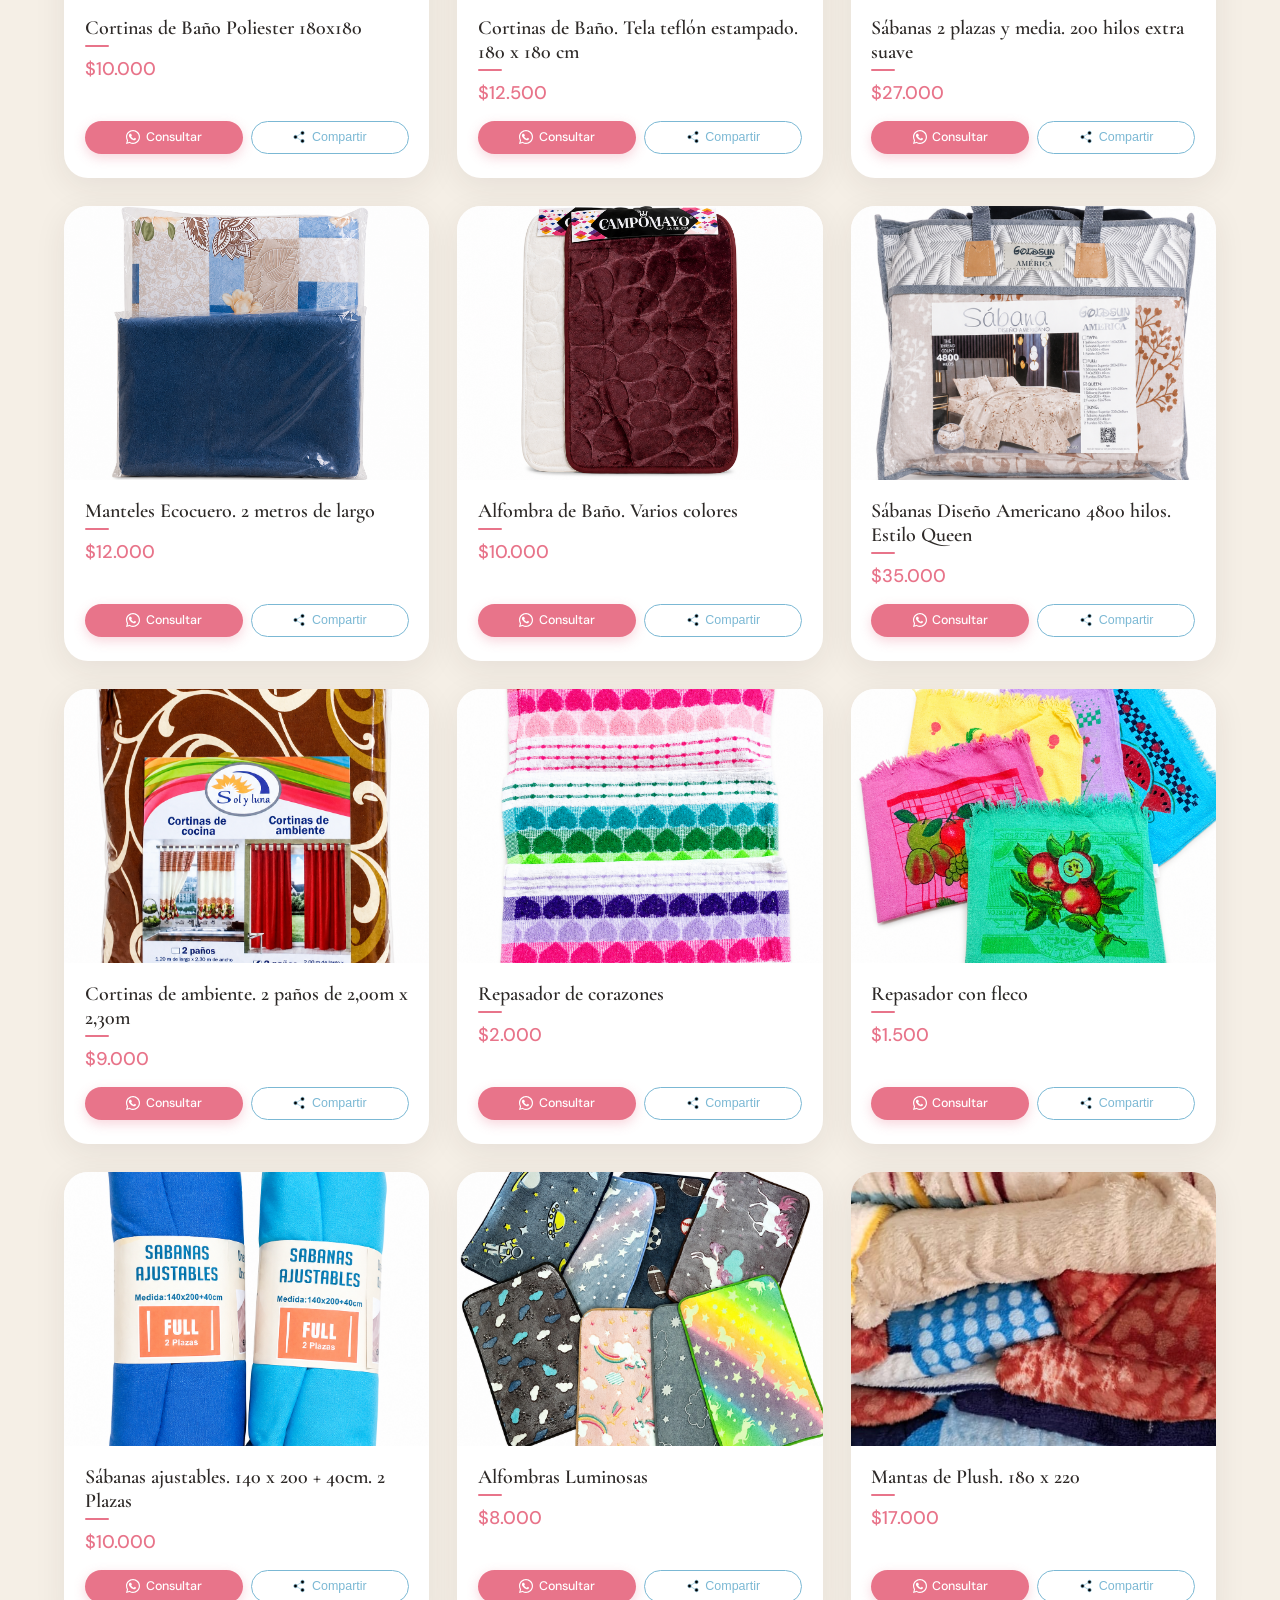
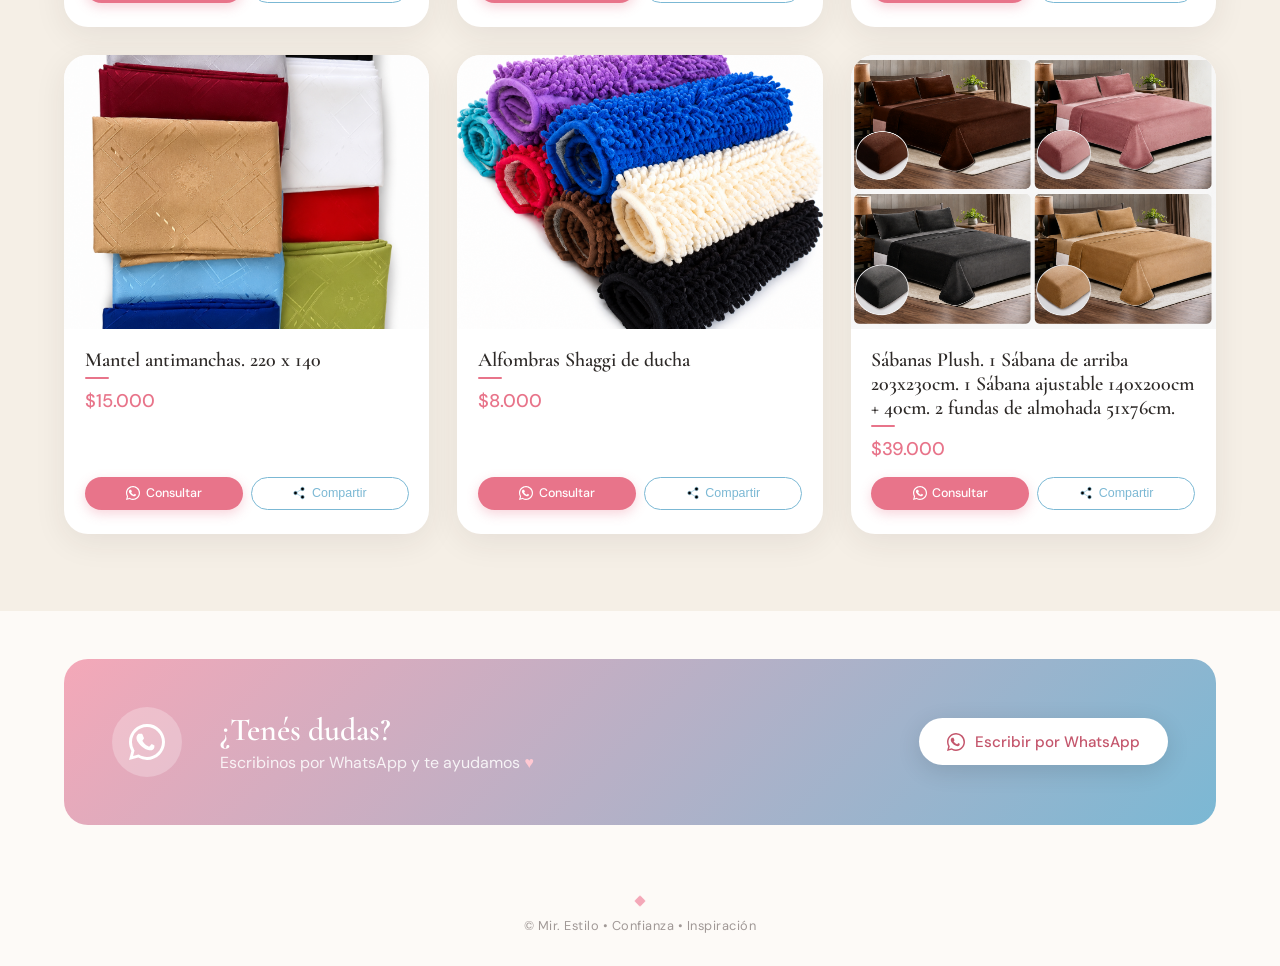
==== commit 32b1912b: "new file:   img/alfombras-luminosas.png 	new file:   img/alfombras-shaggi-ducha.png 	new file:   img" ====
--- a/index.html
+++ b/index.html
@@ -192,6 +192,7 @@
       <h2 class="section-title">Productos destacados</h2>
       <div class="divider"><span class="divider__gem"></span></div>
       <div class="prod-grid">
+        <!-- Juego de Toallas -->
         <article class="prod-card">
           <div class="prod-card__img">
             <img
@@ -229,6 +230,7 @@
           </div>
         </article>
 
+        <!-- Cortinas Tropical -->
         <article class="prod-card">
           <div class="prod-card__img">
             <img
@@ -266,6 +268,7 @@
           </div>
         </article>
 
+        <!-- Cortinas Blackout -->
         <article class="prod-card">
           <div class="prod-card__img">
             <img
@@ -305,11 +308,12 @@
           </div>
         </article>
 
+        <!-- Cortinas Baño Poliester -->
         <article class="prod-card">
           <div class="prod-card__img">
             <img
               src="img/cortina-baño-poliester.png"
-              alt="cortinas-baño-poliester"
+              alt="cortina-baño-poliester"
               loading="lazy"
             />
           </div>
@@ -342,6 +346,7 @@
           </div>
         </article>
 
+        <!-- Cortinas Baño Teflón -->
         <article class="prod-card">
           <div class="prod-card__img">
             <img
@@ -381,6 +386,7 @@
           </div>
         </article>
 
+        <!-- Sábanas 2 plazas y media -->
         <article class="prod-card">
           <div class="prod-card__img">
             <img
@@ -420,6 +426,7 @@
           </div>
         </article>
 
+        <!-- Manteles Ecocuero -->
         <article class="prod-card">
           <div class="prod-card__img">
             <img
@@ -459,6 +466,7 @@
           </div>
         </article>
 
+        <!-- Alfombra de Baño -->
         <article class="prod-card">
           <div class="prod-card__img">
             <img
@@ -496,6 +504,7 @@
           </div>
         </article>
 
+        <!-- Sábanas Diseño Americano -->
         <article class="prod-card">
           <div class="prod-card__img">
             <img
@@ -535,6 +544,7 @@
           </div>
         </article>
 
+        <!-- Cortinas de ambiente -->
         <article class="prod-card">
           <div class="prod-card__img">
             <img
@@ -574,6 +584,7 @@
           </div>
         </article>
 
+        <!-- Repasador corazones -->
         <article class="prod-card">
           <div class="prod-card__img">
             <img
@@ -611,6 +622,7 @@
           </div>
         </article>
 
+        <!-- Repasador con fleco -->
         <article class="prod-card">
           <div class="prod-card__img">
             <img
@@ -648,6 +660,7 @@
           </div>
         </article>
 
+        <!-- Sábanas ajustables -->
         <article class="prod-card">
           <div class="prod-card__img">
             <img
@@ -665,7 +678,7 @@
             <div class="prod-card__actions">
               <a
                 class="btn-card-wa"
-                href="https://wa.me/5491168157322?text=Hola!%20Me%20interesan%20las%20S%C3%A1banas%20ajustables%20140x200%20%2410.000"
+                href="https://wa.me/5491168157322?text=Hola!%20Me%20interesan%20las%20S%C3%A1banas%20ajustables%20140x200%20%2B40cm%20%2410.000"
                 target="_blank"
                 rel="noopener"
               >
@@ -677,6 +690,199 @@
               <button
                 class="btn-card-share"
                 onclick="compartir('sabanas-ajustables', this)"
+              >
+                <svg width="14" height="14" stroke="currentColor">
+                  <use href="#icon-share" />
+                </svg>
+                Compartir
+              </button>
+            </div>
+          </div>
+        </article>
+
+        <!-- Alfombras Luminosas -->
+        <article class="prod-card">
+          <div class="prod-card__img">
+            <img
+              src="img/alfombras-luminosas.png"
+              alt="alfombras-luminosas"
+              loading="lazy"
+            />
+          </div>
+          <div class="prod-card__body">
+            <h3 class="prod-card__name">Alfombras Luminosas</h3>
+            <div class="prod-card__accent"></div>
+            <p class="prod-card__price">$8.000</p>
+            <div class="prod-card__actions">
+              <a
+                class="btn-card-wa"
+                href="https://wa.me/5491168157322?text=Hola!%20Me%20interesan%20las%20Alfombras%20Luminosas%20%248.000"
+                target="_blank"
+                rel="noopener"
+              >
+                <svg width="14" height="14">
+                  <use href="#icon-wa" fill="white" />
+                </svg>
+                Consultar
+              </a>
+              <button
+                class="btn-card-share"
+                onclick="compartir('alfombras-luminosas', this)"
+              >
+                <svg width="14" height="14" stroke="currentColor">
+                  <use href="#icon-share" />
+                </svg>
+                Compartir
+              </button>
+            </div>
+          </div>
+        </article>
+
+        <!-- Mantas Plush -->
+        <article class="prod-card">
+          <div class="prod-card__img">
+            <img
+              src="img/mantas-plush.jpeg"
+              alt="mantas-plush"
+              loading="lazy"
+            />
+          </div>
+          <div class="prod-card__body">
+            <h3 class="prod-card__name">Mantas de Plush. 180 x 220</h3>
+            <div class="prod-card__accent"></div>
+            <p class="prod-card__price">$17.000</p>
+            <div class="prod-card__actions">
+              <a
+                class="btn-card-wa"
+                href="https://wa.me/5491168157322?text=Hola!%20Me%20interesan%20las%20Mantas%20de%20Plush%20180x220%20%2417.000"
+                target="_blank"
+                rel="noopener"
+              >
+                <svg width="14" height="14">
+                  <use href="#icon-wa" fill="white" />
+                </svg>
+                Consultar
+              </a>
+              <button
+                class="btn-card-share"
+                onclick="compartir('mantas-plush', this)"
+              >
+                <svg width="14" height="14" stroke="currentColor">
+                  <use href="#icon-share" />
+                </svg>
+                Compartir
+              </button>
+            </div>
+          </div>
+        </article>
+
+        <!-- Mantel antimanchas -->
+        <article class="prod-card">
+          <div class="prod-card__img">
+            <img
+              src="img/mantel-antimanchas.png"
+              alt="mantel-antimanchas"
+              loading="lazy"
+            />
+          </div>
+          <div class="prod-card__body">
+            <h3 class="prod-card__name">Mantel antimanchas. 220 x 140</h3>
+            <div class="prod-card__accent"></div>
+            <p class="prod-card__price">$15.000</p>
+            <div class="prod-card__actions">
+              <a
+                class="btn-card-wa"
+                href="https://wa.me/5491168157322?text=Hola!%20Me%20interesa%20el%20Mantel%20antimanchas%20220x140%20%2415.000"
+                target="_blank"
+                rel="noopener"
+              >
+                <svg width="14" height="14">
+                  <use href="#icon-wa" fill="white" />
+                </svg>
+                Consultar
+              </a>
+              <button
+                class="btn-card-share"
+                onclick="compartir('mantel-antimanchas', this)"
+              >
+                <svg width="14" height="14" stroke="currentColor">
+                  <use href="#icon-share" />
+                </svg>
+                Compartir
+              </button>
+            </div>
+          </div>
+        </article>
+
+        <!-- Alfombras Shaggi de ducha -->
+        <article class="prod-card">
+          <div class="prod-card__img">
+            <img
+              src="img/alfombras-shaggi-ducha.png"
+              alt="alfombras-shaggi-ducha"
+              loading="lazy"
+            />
+          </div>
+          <div class="prod-card__body">
+            <h3 class="prod-card__name">Alfombras Shaggi de ducha</h3>
+            <div class="prod-card__accent"></div>
+            <p class="prod-card__price">$8.000</p>
+            <div class="prod-card__actions">
+              <a
+                class="btn-card-wa"
+                href="https://wa.me/5491168157322?text=Hola!%20Me%20interesan%20las%20Alfombras%20Shaggi%20de%20ducha%20%248.000"
+                target="_blank"
+                rel="noopener"
+              >
+                <svg width="14" height="14">
+                  <use href="#icon-wa" fill="white" />
+                </svg>
+                Consultar
+              </a>
+              <button
+                class="btn-card-share"
+                onclick="compartir('alfombras-shaggi-ducha', this)"
+              >
+                <svg width="14" height="14" stroke="currentColor">
+                  <use href="#icon-share" />
+                </svg>
+                Compartir
+              </button>
+            </div>
+          </div>
+        </article>
+
+        <!-- Sábanas Plush -->
+        <article class="prod-card">
+          <div class="prod-card__img">
+            <img
+              src="img/sabanas-plush.png"
+              alt="sabanas-plush"
+              loading="lazy"
+            />
+          </div>
+          <div class="prod-card__body">
+            <h3 class="prod-card__name">
+              Sábanas Plush. 1 Sábana de arriba 203x230cm. 1 Sábana ajustable
+              140x200cm + 40cm. 2 fundas de almohada 51x76cm.
+            </h3>
+            <div class="prod-card__accent"></div>
+            <p class="prod-card__price">$39.000</p>
+            <div class="prod-card__actions">
+              <a
+                class="btn-card-wa"
+                href="https://wa.me/5491168157322?text=Hola!%20Me%20interesan%20las%20S%C3%A1banas%20Plush%20%2439.000"
+                target="_blank"
+                rel="noopener"
+              >
+                <svg width="14" height="14">
+                  <use href="#icon-wa" fill="white" />
+                </svg>
+                Consultar
+              </a>
+              <button
+                class="btn-card-share"
+                onclick="compartir('sabanas-plush', this)"
               >
                 <svg width="14" height="14" stroke="currentColor">
                   <use href="#icon-share" />
@@ -788,9 +994,34 @@
           img: "img/repasador-fleco.png",
         },
         "sabanas-ajustables": {
-          nombre: "Sábanas ajustables 140x200",
+          nombre: "Sábanas ajustables 140x200 +40cm",
           precio: "$10.000",
           img: "img/sabanas-ajustables.png",
+        },
+        "alfombras-luminosas": {
+          nombre: "Alfombras Luminosas",
+          precio: "$8.000",
+          img: "img/alfombras-luminosas.png",
+        },
+        "mantas-plush": {
+          nombre: "Mantas de Plush 180x220",
+          precio: "$17.000",
+          img: "img/mantas-plush.jpeg",
+        },
+        "mantel-antimanchas": {
+          nombre: "Mantel antimanchas 220x140",
+          precio: "$15.000",
+          img: "img/mantel-antimanchas.png",
+        },
+        "alfombras-shaggi-ducha": {
+          nombre: "Alfombras Shaggi de ducha",
+          precio: "$8.000",
+          img: "img/alfombras-shaggi-ducha.png",
+        },
+        "sabanas-plush": {
+          nombre: "Sábanas Plush",
+          precio: "$39.000",
+          img: "img/sabanas-plush.png",
         },
       };
 
@@ -816,7 +1047,6 @@
       async function generarImagenProducto(idProducto) {
         const prod = productos[idProducto];
 
-        // 1. Cargar imagen con crossOrigin para poder usarla en canvas
         const imgDOM = document.querySelector(`img[alt="${idProducto}"]`);
         const imgEl = new Image();
         imgEl.crossOrigin = "anonymous";
@@ -830,7 +1060,6 @@
         const SIZE = 1000;
         const W = SIZE;
 
-        // 2. Calcular tamaños de fuente y padding
         const pad = Math.round(W * 0.05);
         const fSize1 = Math.round(W * 0.055);
         const fSize2 = Math.round(W * 0.042);
@@ -838,7 +1067,7 @@
         const lineH2 = Math.round(fSize2 * 1.4);
         const maxTW = W - pad * 2;
 
-        // 3. Pre-calcular líneas para medir la franja necesaria
+        // Pre-calcular líneas para medir la franja necesaria
         const tmpCanvas = document.createElement("canvas");
         tmpCanvas.width = W;
         tmpCanvas.height = 10;
@@ -846,8 +1075,6 @@
 
         tmpCtx.font = `bold ${fSize1}px 'DM Sans', sans-serif`;
         const lineasNombre = calcularLineas(tmpCtx, `🛍️ ${prod.nombre}`, maxTW);
-
-        tmpCtx.font = `bold ${fSize1}px 'DM Sans', sans-serif`;
         const lineasPrecio = calcularLineas(tmpCtx, prod.precio, maxTW);
 
         tmpCtx.font = `${fSize2}px 'DM Sans', sans-serif`;
@@ -869,29 +1096,26 @@
         // La foto ocupa el espacio restante dentro del cuadrado 1000x1000
         const H = SIZE - STRIP;
 
-        // 4. Canvas definitivo 1:1
         const canvas = document.createElement("canvas");
         canvas.width = SIZE;
         canvas.height = SIZE;
         const ctx = canvas.getContext("2d");
 
-        // 5. Fondo blanco total
+        // Fondo blanco total
         ctx.fillStyle = "#ffffff";
         ctx.fillRect(0, 0, SIZE, SIZE);
 
-        // 6. Dibujar imagen escalada para llenar el área de foto (cover)
+        // Imagen con contain (entra completa, sin recortar)
         const srcW = imgEl.naturalWidth;
         const srcH = imgEl.naturalHeight;
-        const scale = Math.min(W / srcW, H / srcH); // contain: imagen entera, sin recortar
+        const scale = Math.min(W / srcW, H / srcH);
         const drawW = srcW * scale;
         const drawH = srcH * scale;
         const offsetX = (W - drawW) / 2;
         const offsetY = (H - drawH) / 2;
-
-        // Sin clip: la imagen entra completa dentro del área de foto
         ctx.drawImage(imgEl, offsetX, offsetY, drawW, drawH);
 
-        // 7. Franja blanca
+        // Franja blanca
         ctx.fillStyle = "#ffffff";
         ctx.fillRect(0, H, W, STRIP);
 
@@ -899,10 +1123,9 @@
         ctx.fillStyle = "#E8748A";
         ctx.fillRect(0, H, W, 5);
 
-        // 7. Dibujar textos con posición Y acumulada
+        // Textos con posición Y acumulada
         let curY = H + pad;
 
-        // Nombre
         ctx.fillStyle = "#1a1a1a";
         ctx.font = `bold ${fSize1}px 'DM Sans', sans-serif`;
         for (const linea of lineasNombre) {
@@ -912,7 +1135,6 @@
 
         curY += Math.round(lineH1 * 0.4);
 
-        // Precio
         ctx.fillStyle = "#E8748A";
         ctx.font = `bold ${fSize1}px 'DM Sans', sans-serif`;
         for (const linea of lineasPrecio) {
@@ -922,7 +1144,6 @@
 
         curY += Math.round(lineH2 * 0.5);
 
-        // Subtítulo
         ctx.fillStyle = "#777777";
         ctx.font = `${fSize2}px 'DM Sans', sans-serif`;
         for (const linea of lineasSub) {
@@ -930,7 +1151,6 @@
           ctx.fillText(linea, pad, curY);
         }
 
-        // 8. Convertir a Blob/File
         const blob = await new Promise((res) =>
           canvas.toBlob(res, "image/jpeg", 0.92),
         );
@@ -947,31 +1167,24 @@
         const shareUrl = `${SITE_URL}#${idProducto}`;
         const textoPlano = `🛍️ ${prod.nombre} – ${prod.precio}\nTextiles Mir – Calidad para tu hogar ❤️\n${shareUrl}`;
 
-        // Deshabilitar botón mientras procesa
         boton.disabled = true;
         const textoOriginal = boton.innerHTML;
         boton.innerHTML = boton.innerHTML.replace("Compartir", "...");
 
         try {
-          // ── Intentar compartir imagen generada por canvas ──
           if (navigator.canShare) {
             try {
               const archivo = await generarImagenProducto(idProducto);
-
               if (navigator.canShare({ files: [archivo] })) {
                 await navigator.share({
                   files: [archivo],
-                  // WhatsApp ignora title/text cuando hay archivos,
-                  // pero otros apps sí lo usan
                   title: `Mir – ${prod.nombre}`,
                   text: textoPlano,
                 });
-                return; // éxito
+                return;
               }
             } catch (err) {
-              if (err.name === "AbortError") return; // usuario canceló
-              // Si falla la generación de imagen (ej. CORS en algunos browsers),
-              // caemos al share de solo texto
+              if (err.name === "AbortError") return;
               console.warn(
                 "Share con imagen falló, usando fallback:",
                 err.message,
@@ -979,7 +1192,6 @@
             }
           }
 
-          // ── Fallback: Web Share solo texto/url ──
           if (navigator.share) {
             try {
               await navigator.share({
@@ -993,7 +1205,6 @@
             }
           }
 
-          // ── Fallback final: copiar al portapapeles ──
           try {
             await navigator.clipboard.writeText(textoPlano);
             mostrarToast("¡Enlace copiado al portapapeles!");
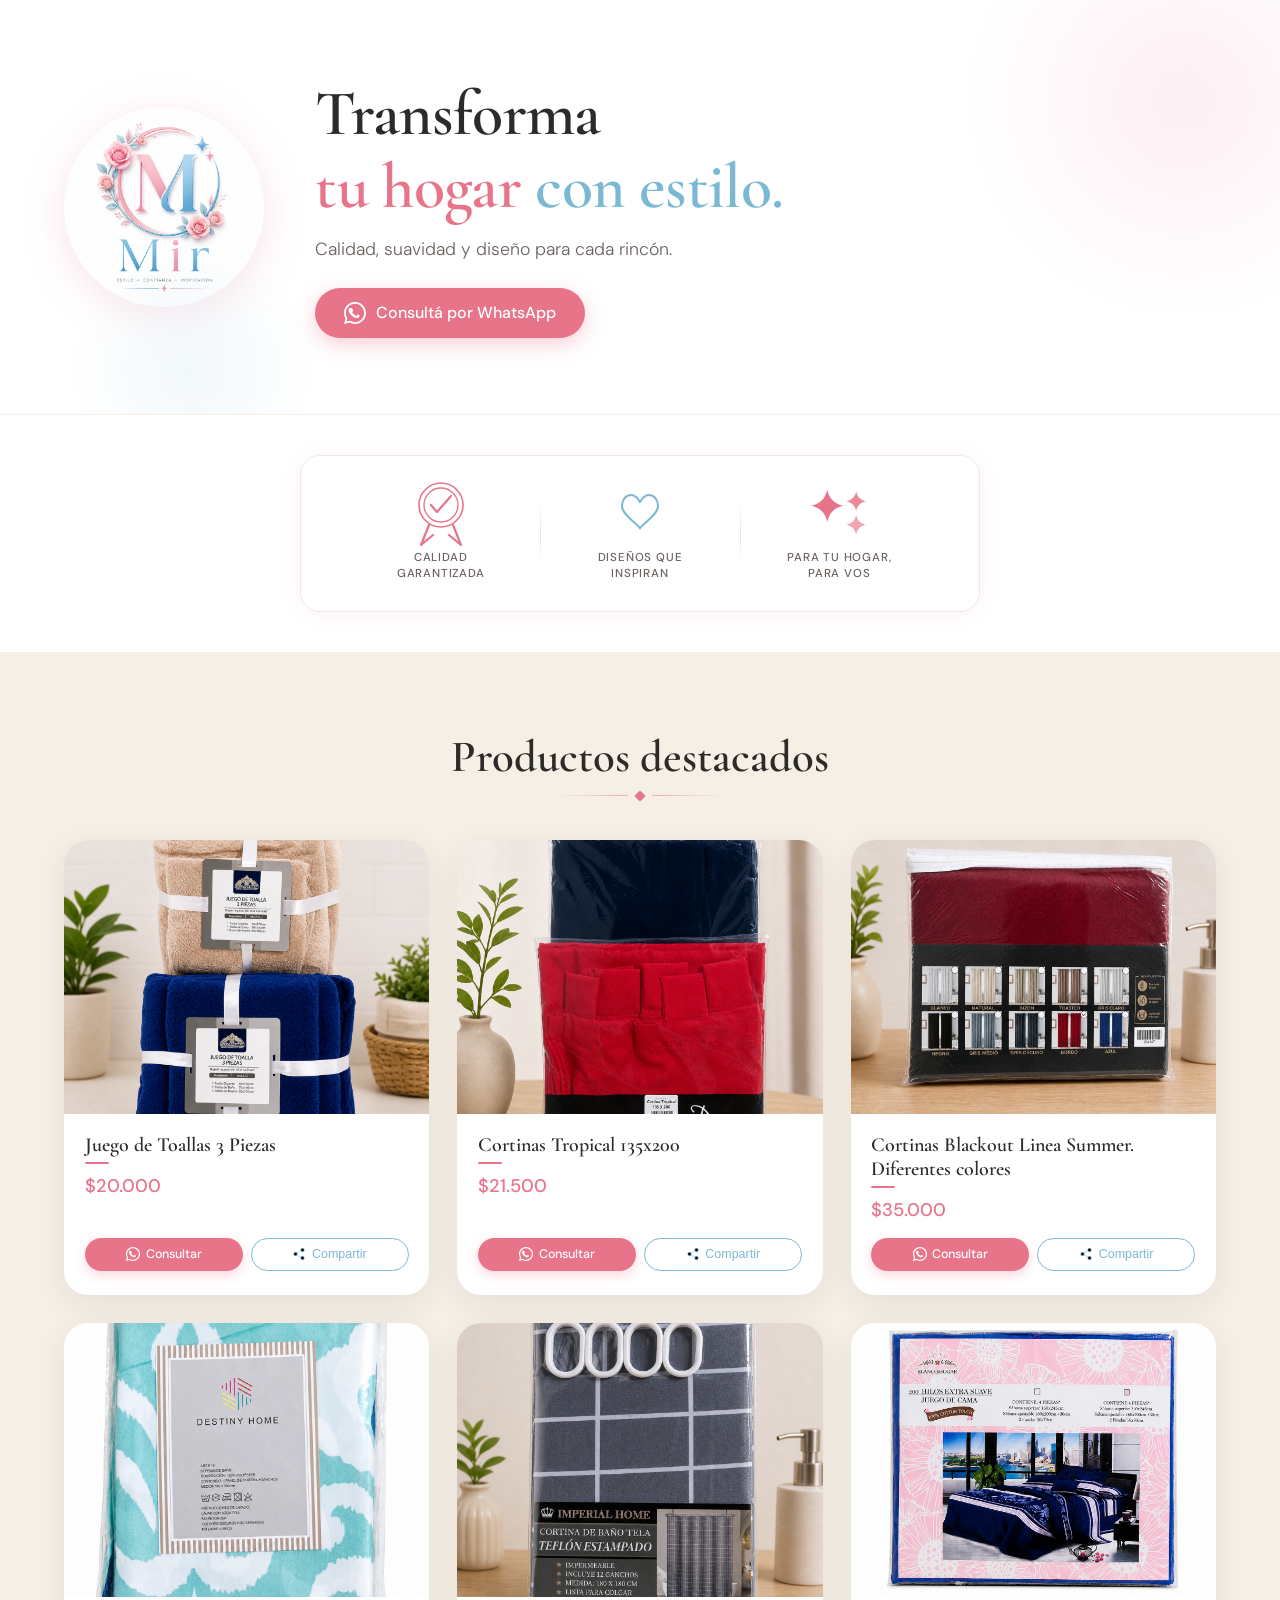
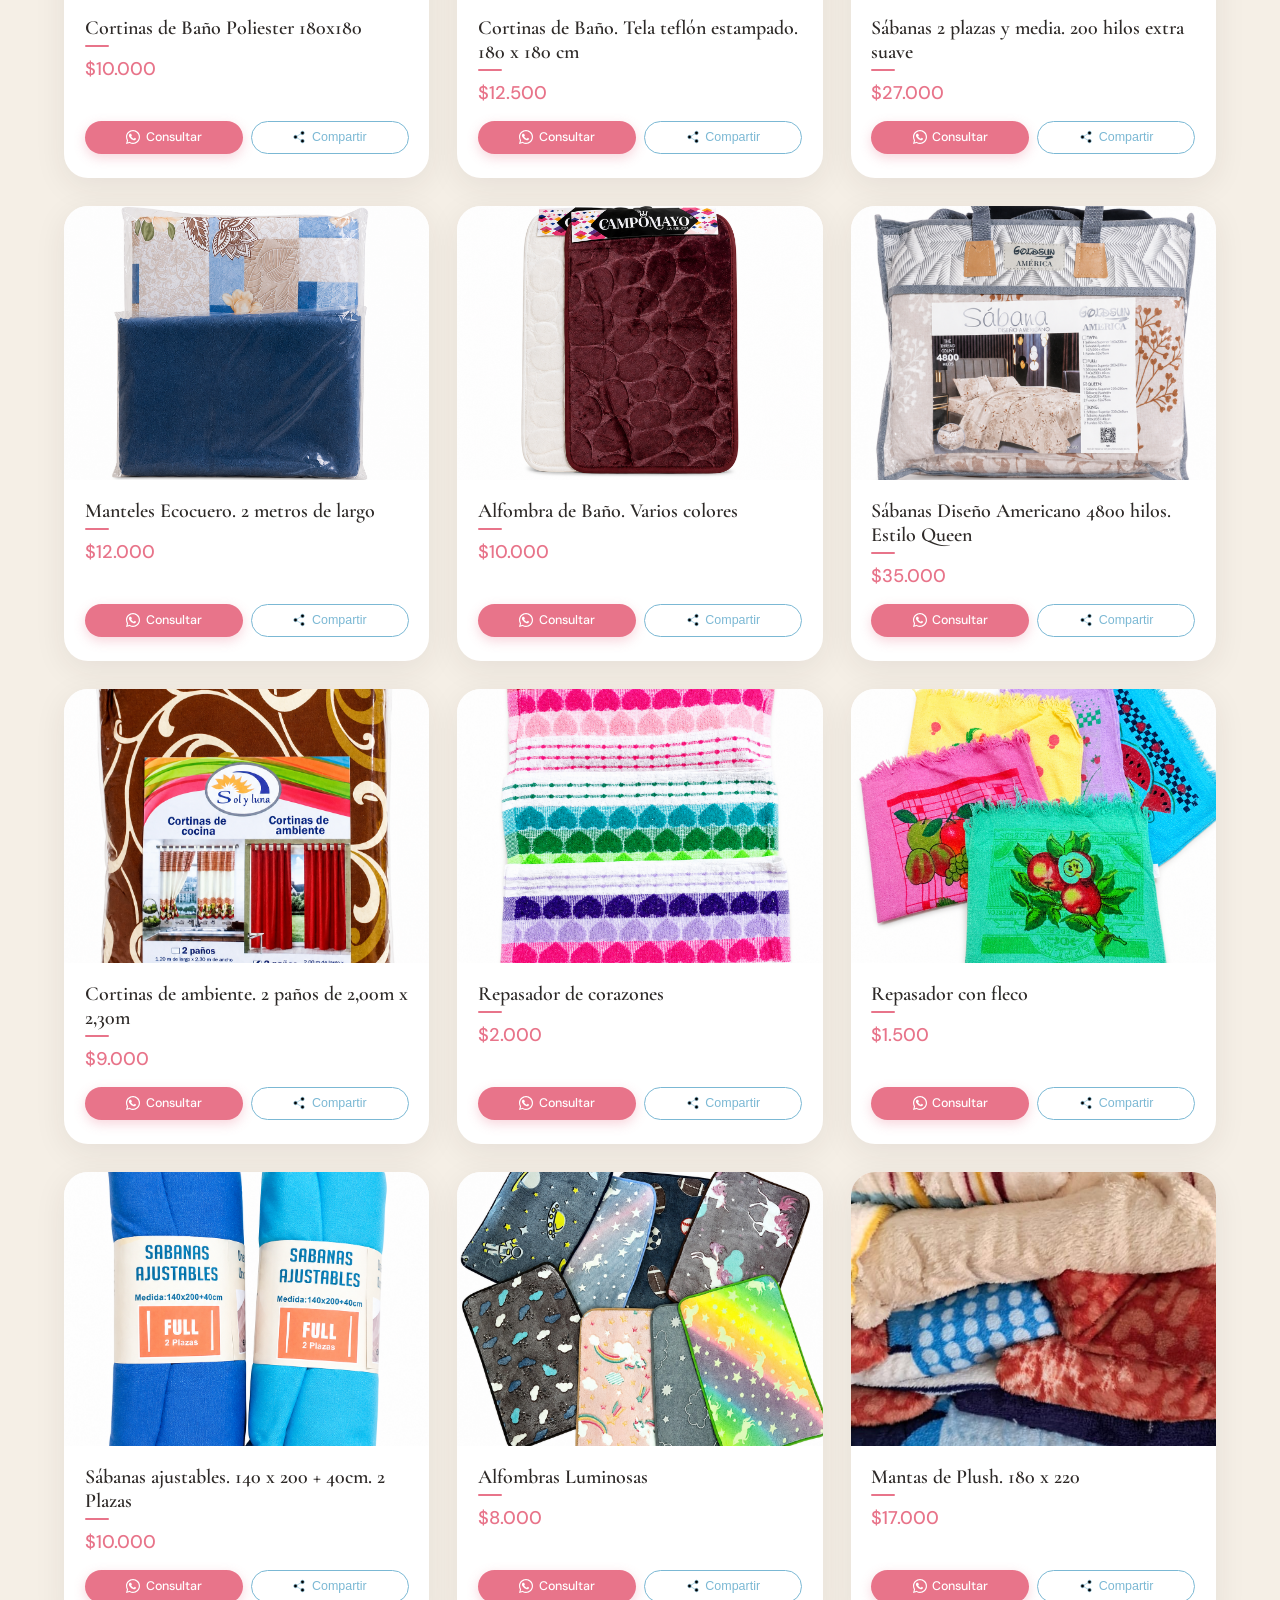
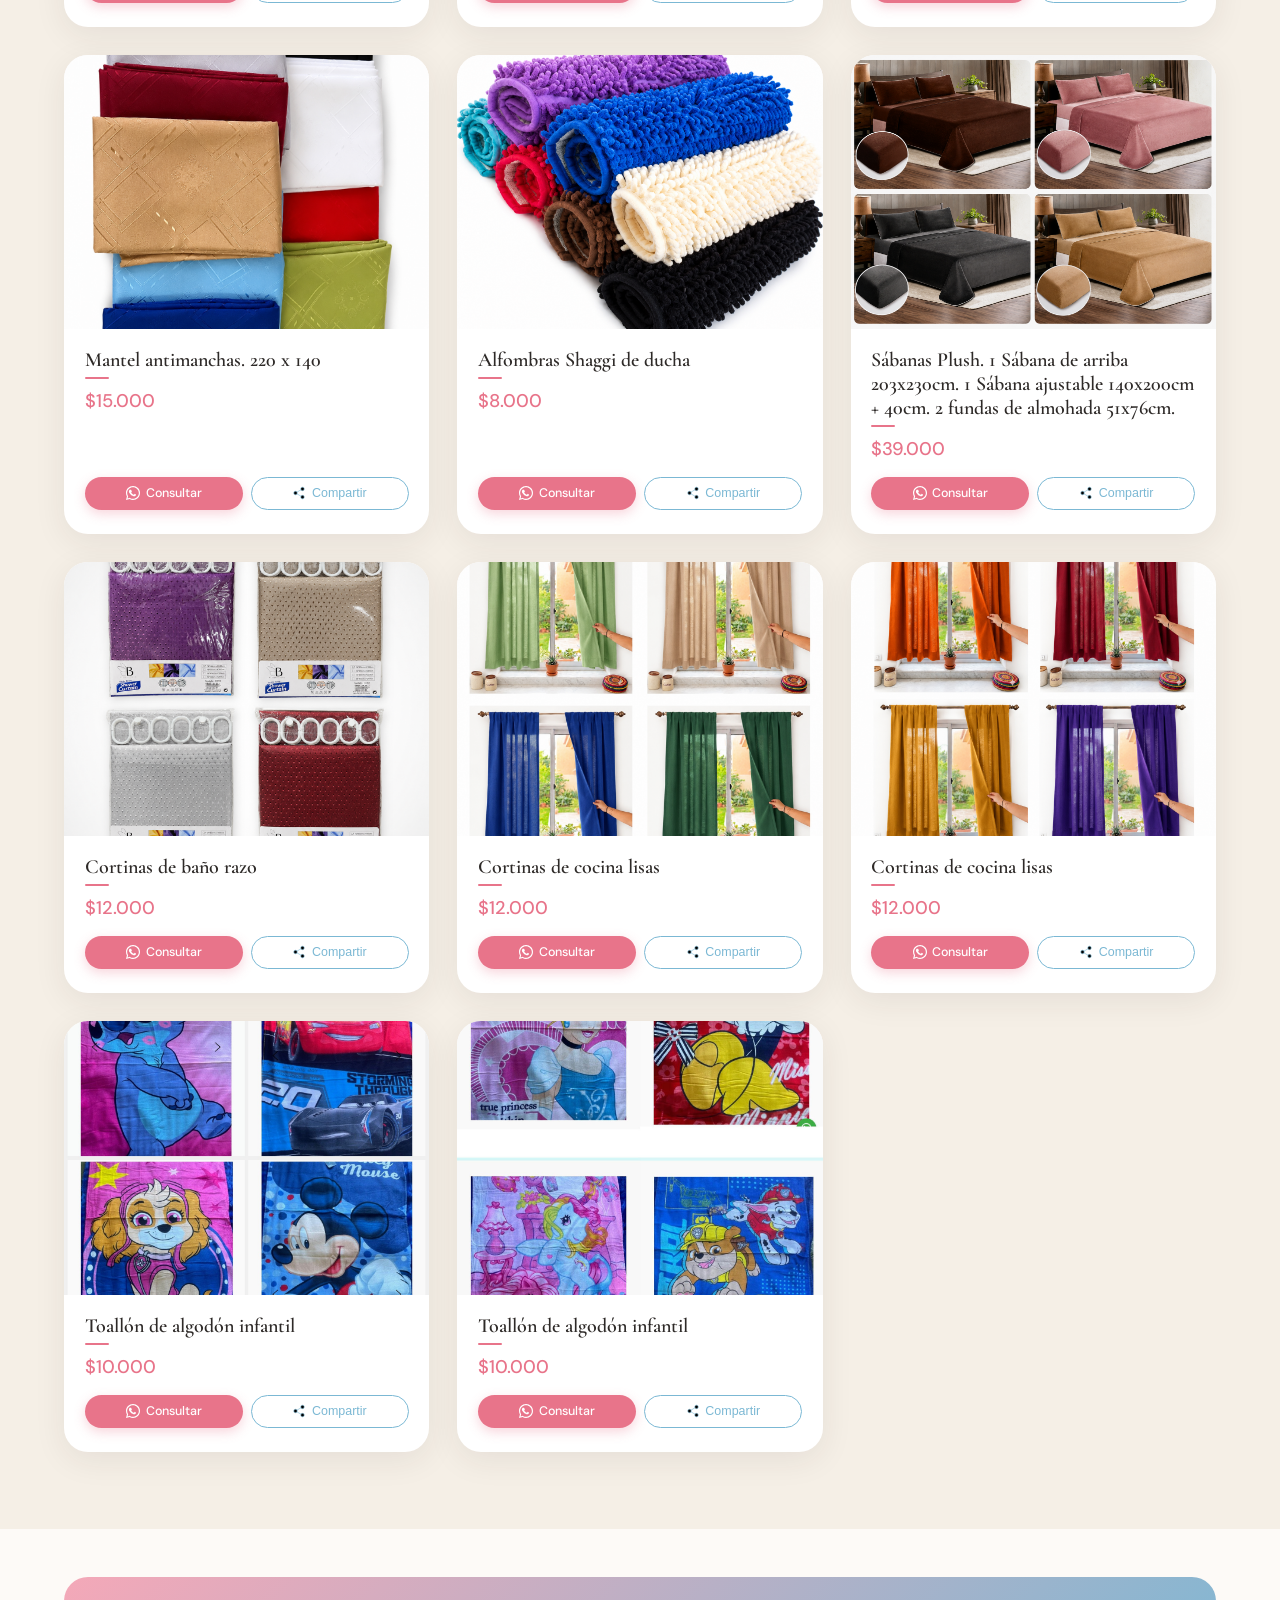
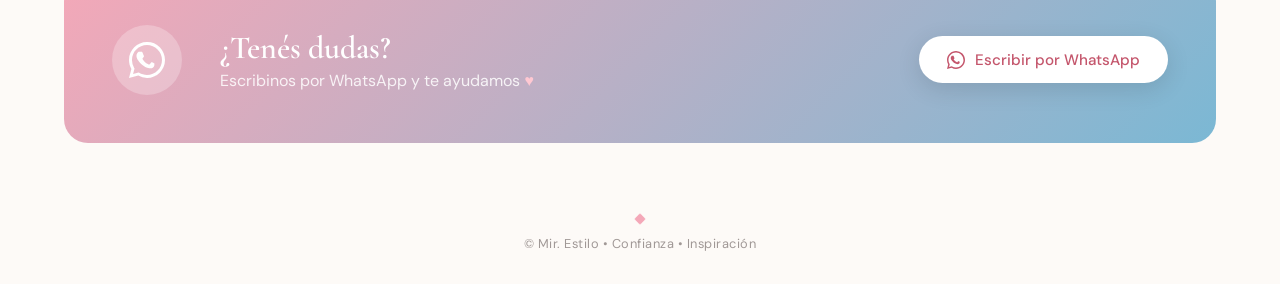
==== commit 9b1e1fd6: "new file:   "img/cortinas-ba\303\261o-razo.png" 	new file:   img/cortinas-lisas-1.png 	new file:   i" ====
--- a/index.html
+++ b/index.html
@@ -892,6 +892,196 @@
             </div>
           </div>
         </article>
+
+        <!-- Cortinas de Baño razo -->
+        <article class="prod-card">
+          <div class="prod-card__img">
+            <img
+              src="img/cortinas-baño-razo.png"
+              alt="cortinas-baño-razo"
+              loading="lazy"
+            />
+          </div>
+          <div class="prod-card__body">
+            <h3 class="prod-card__name">Cortinas de baño razo</h3>
+            <div class="prod-card__accent"></div>
+            <p class="prod-card__price">$12.000</p>
+            <div class="prod-card__actions">
+              <a
+                class="btn-card-wa"
+                href="https://wa.me/5491168157322?text=Hola!%20Me%20interesan%20las%20Cortinas%20de%20ba%C3%B1o%20razo%20%2412.000"
+                target="_blank"
+                rel="noopener"
+              >
+                <svg width="14" height="14">
+                  <use href="#icon-wa" fill="white" />
+                </svg>
+                Consultar
+              </a>
+              <button
+                class="btn-card-share"
+                onclick="compartir('cortinas-baño-razo', this)"
+              >
+                <svg width="14" height="14" stroke="currentColor">
+                  <use href="#icon-share" />
+                </svg>
+                Compartir
+              </button>
+            </div>
+          </div>
+        </article>
+
+        <!-- Cortinas de cocina lisas 1 -->
+        <article class="prod-card">
+          <div class="prod-card__img">
+            <img
+              src="img/cortinas-lisas-1.png"
+              alt="cortinas-lisas-1"
+              loading="lazy"
+            />
+          </div>
+          <div class="prod-card__body">
+            <h3 class="prod-card__name">Cortinas de cocina lisas</h3>
+            <div class="prod-card__accent"></div>
+            <p class="prod-card__price">$12.000</p>
+            <div class="prod-card__actions">
+              <a
+                class="btn-card-wa"
+                href="https://wa.me/5491168157322?text=Hola!%20Me%20interesan%20las%20Cortinas%20de%20cocina%20lisas%20%2412.000"
+                target="_blank"
+                rel="noopener"
+              >
+                <svg width="14" height="14">
+                  <use href="#icon-wa" fill="white" />
+                </svg>
+                Consultar
+              </a>
+              <button
+                class="btn-card-share"
+                onclick="compartir('cortinas-lisas-1', this)"
+              >
+                <svg width="14" height="14" stroke="currentColor">
+                  <use href="#icon-share" />
+                </svg>
+                Compartir
+              </button>
+            </div>
+          </div>
+        </article>
+
+        <!-- Cortinas de cocina lisas 2 -->
+        <article class="prod-card">
+          <div class="prod-card__img">
+            <img
+              src="img/cortinas-lisas-2.png"
+              alt="cortinas-lisas-2"
+              loading="lazy"
+            />
+          </div>
+          <div class="prod-card__body">
+            <h3 class="prod-card__name">Cortinas de cocina lisas</h3>
+            <div class="prod-card__accent"></div>
+            <p class="prod-card__price">$12.000</p>
+            <div class="prod-card__actions">
+              <a
+                class="btn-card-wa"
+                href="https://wa.me/5491168157322?text=Hola!%20Me%20interesan%20las%20Cortinas%20de%20cocina%20lisas%20%2412.000"
+                target="_blank"
+                rel="noopener"
+              >
+                <svg width="14" height="14">
+                  <use href="#icon-wa" fill="white" />
+                </svg>
+                Consultar
+              </a>
+              <button
+                class="btn-card-share"
+                onclick="compartir('cortinas-lisas-2', this)"
+              >
+                <svg width="14" height="14" stroke="currentColor">
+                  <use href="#icon-share" />
+                </svg>
+                Compartir
+              </button>
+            </div>
+          </div>
+        </article>
+
+        <!-- Toallon algodón infantil 1 -->
+        <article class="prod-card">
+          <div class="prod-card__img">
+            <img
+              src="img/toallon-algodon-infantil-1.jpg"
+              alt="toallon-algodon-infantil-1"
+              loading="lazy"
+            />
+          </div>
+          <div class="prod-card__body">
+            <h3 class="prod-card__name">Toallón de algodón infantil</h3>
+            <div class="prod-card__accent"></div>
+            <p class="prod-card__price">$10.000</p>
+            <div class="prod-card__actions">
+              <a
+                class="btn-card-wa"
+                href="https://wa.me/5491168157322?text=Hola!%20Me%20interesa%20el%20Toallon%20de%20algod%C3%B3n%20infantil%20%2410.000"
+                target="_blank"
+                rel="noopener"
+              >
+                <svg width="14" height="14">
+                  <use href="#icon-wa" fill="white" />
+                </svg>
+                Consultar
+              </a>
+              <button
+                class="btn-card-share"
+                onclick="compartir('toallon-algodon-infantil-1', this)"
+              >
+                <svg width="14" height="14" stroke="currentColor">
+                  <use href="#icon-share" />
+                </svg>
+                Compartir
+              </button>
+            </div>
+          </div>
+        </article>
+
+        <!-- Toallon algodón infantil 2 -->
+        <article class="prod-card">
+          <div class="prod-card__img">
+            <img
+              src="img/toallon-algodon-infantil-2.jpg"
+              alt="toallon-algodon-infantil-2"
+              loading="lazy"
+            />
+          </div>
+          <div class="prod-card__body">
+            <h3 class="prod-card__name">Toallón de algodón infantil</h3>
+            <div class="prod-card__accent"></div>
+            <p class="prod-card__price">$10.000</p>
+            <div class="prod-card__actions">
+              <a
+                class="btn-card-wa"
+                href="https://wa.me/5491168157322?text=Hola!%20Me%20interesa%20el%20Toallon%20de%20algod%C3%B3n%20infantil%20%2410.000"
+                target="_blank"
+                rel="noopener"
+              >
+                <svg width="14" height="14">
+                  <use href="#icon-wa" fill="white" />
+                </svg>
+                Consultar
+              </a>
+              <button
+                class="btn-card-share"
+                onclick="compartir('toallon-algodon-infantil-2', this)"
+              >
+                <svg width="14" height="14" stroke="currentColor">
+                  <use href="#icon-share" />
+                </svg>
+                Compartir
+              </button>
+            </div>
+          </div>
+        </article>
       </div>
     </section>
 
@@ -1023,6 +1213,31 @@
           precio: "$39.000",
           img: "img/sabanas-plush.png",
         },
+        "cortinas-baño-razo": {
+          nombre: "Cortinas de baño razo",
+          precio: "$12.000",
+          img: "img/cortinas-baño-razo.png",
+        },
+        "cortinas-lisas-1": {
+          nombre: "Cortinas de cocina lisas",
+          precio: "$12.000",
+          img: "img/cortinas-lisas-1.png",
+        },
+        "cortinas-lisas-2": {
+          nombre: "Cortinas de cocina lisas",
+          precio: "$12.000",
+          img: "img/cortinas-lisas-2.png",
+        },
+        "toallon-algodon-infantil-1": {
+          nombre: "Toallon de algodón infantil",
+          precio: "$10.000",
+          img: "img/toallon-algodon-infantil-1.jpg",
+        },
+        "toallon-algodon-infantil-2": {
+          nombre: "Toallon de algodón infantil",
+          precio: "$10.000",
+          img: "img/toallon-algodon-infantil-2.jpg",
+        },
       };
 
       // ─── Calcula las líneas que ocupa un texto en canvas ───
@@ -1056,7 +1271,6 @@
           imgEl.src = imgDOM ? imgDOM.src : prod.img;
         });
 
-        // Canvas fijo 1000x1000 (ratio 1:1) → WhatsApp nunca recorta la preview
         const SIZE = 1000;
         const W = SIZE;
 
@@ -1067,7 +1281,6 @@
         const lineH2 = Math.round(fSize2 * 1.4);
         const maxTW = W - pad * 2;
 
-        // Pre-calcular líneas para medir la franja necesaria
         const tmpCanvas = document.createElement("canvas");
         tmpCanvas.width = W;
         tmpCanvas.height = 10;
@@ -1093,7 +1306,6 @@
           lineasSub.length * lineH2 +
           pad;
 
-        // La foto ocupa el espacio restante dentro del cuadrado 1000x1000
         const H = SIZE - STRIP;
 
         const canvas = document.createElement("canvas");
@@ -1101,11 +1313,9 @@
         canvas.height = SIZE;
         const ctx = canvas.getContext("2d");
 
-        // Fondo blanco total
         ctx.fillStyle = "#ffffff";
         ctx.fillRect(0, 0, SIZE, SIZE);
 
-        // Imagen con contain (entra completa, sin recortar)
         const srcW = imgEl.naturalWidth;
         const srcH = imgEl.naturalHeight;
         const scale = Math.min(W / srcW, H / srcH);
@@ -1115,15 +1325,12 @@
         const offsetY = (H - drawH) / 2;
         ctx.drawImage(imgEl, offsetX, offsetY, drawW, drawH);
 
-        // Franja blanca
         ctx.fillStyle = "#ffffff";
         ctx.fillRect(0, H, W, STRIP);
 
-        // Línea decorativa rosa
         ctx.fillStyle = "#E8748A";
         ctx.fillRect(0, H, W, 5);
 
-        // Textos con posición Y acumulada
         let curY = H + pad;
 
         ctx.fillStyle = "#1a1a1a";
@@ -1164,22 +1371,34 @@
         const prod = productos[idProducto];
         if (!prod) return;
 
-        const shareUrl = `${SITE_URL}#${idProducto}`;
-        const textoPlano = `🛍️ ${prod.nombre} – ${prod.precio}\nTextiles Mir – Calidad para tu hogar ❤️\n${shareUrl}`;
+        const shareUrl = `${SITE_URL}`;
+        const textoPlano = `🛍️ ${prod.nombre} – ${prod.precio}\nTextiles Mir ❤️\n${shareUrl}`;
 
         boton.disabled = true;
         const textoOriginal = boton.innerHTML;
         boton.innerHTML = boton.innerHTML.replace("Compartir", "...");
+
+        // Copiar el texto al portapapeles SIEMPRE, en paralelo con la imagen
+        let textoCopiadoOk = false;
+        try {
+          await navigator.clipboard.writeText(textoPlano);
+          textoCopiadoOk = true;
+        } catch (_) {}
 
         try {
           if (navigator.canShare) {
             try {
               const archivo = await generarImagenProducto(idProducto);
               if (navigator.canShare({ files: [archivo] })) {
+                // Mostrar toast ANTES de abrir el share para que el usuario lo vea
+                if (textoCopiadoOk) {
+                  mostrarToast(
+                    "📋 Texto copiado — pegalo en el mensaje de WhatsApp",
+                  );
+                }
                 await navigator.share({
                   files: [archivo],
                   title: `Mir – ${prod.nombre}`,
-                  text: textoPlano,
                 });
                 return;
               }
@@ -1205,10 +1424,10 @@
             }
           }
 
-          try {
-            await navigator.clipboard.writeText(textoPlano);
-            mostrarToast("¡Enlace copiado al portapapeles!");
-          } catch (_) {
+          // Fallback: solo portapapeles
+          if (textoCopiadoOk) {
+            mostrarToast("¡Texto copiado al portapapeles!");
+          } else {
             mostrarToast("No se pudo compartir. Intenta manualmente.");
           }
         } finally {
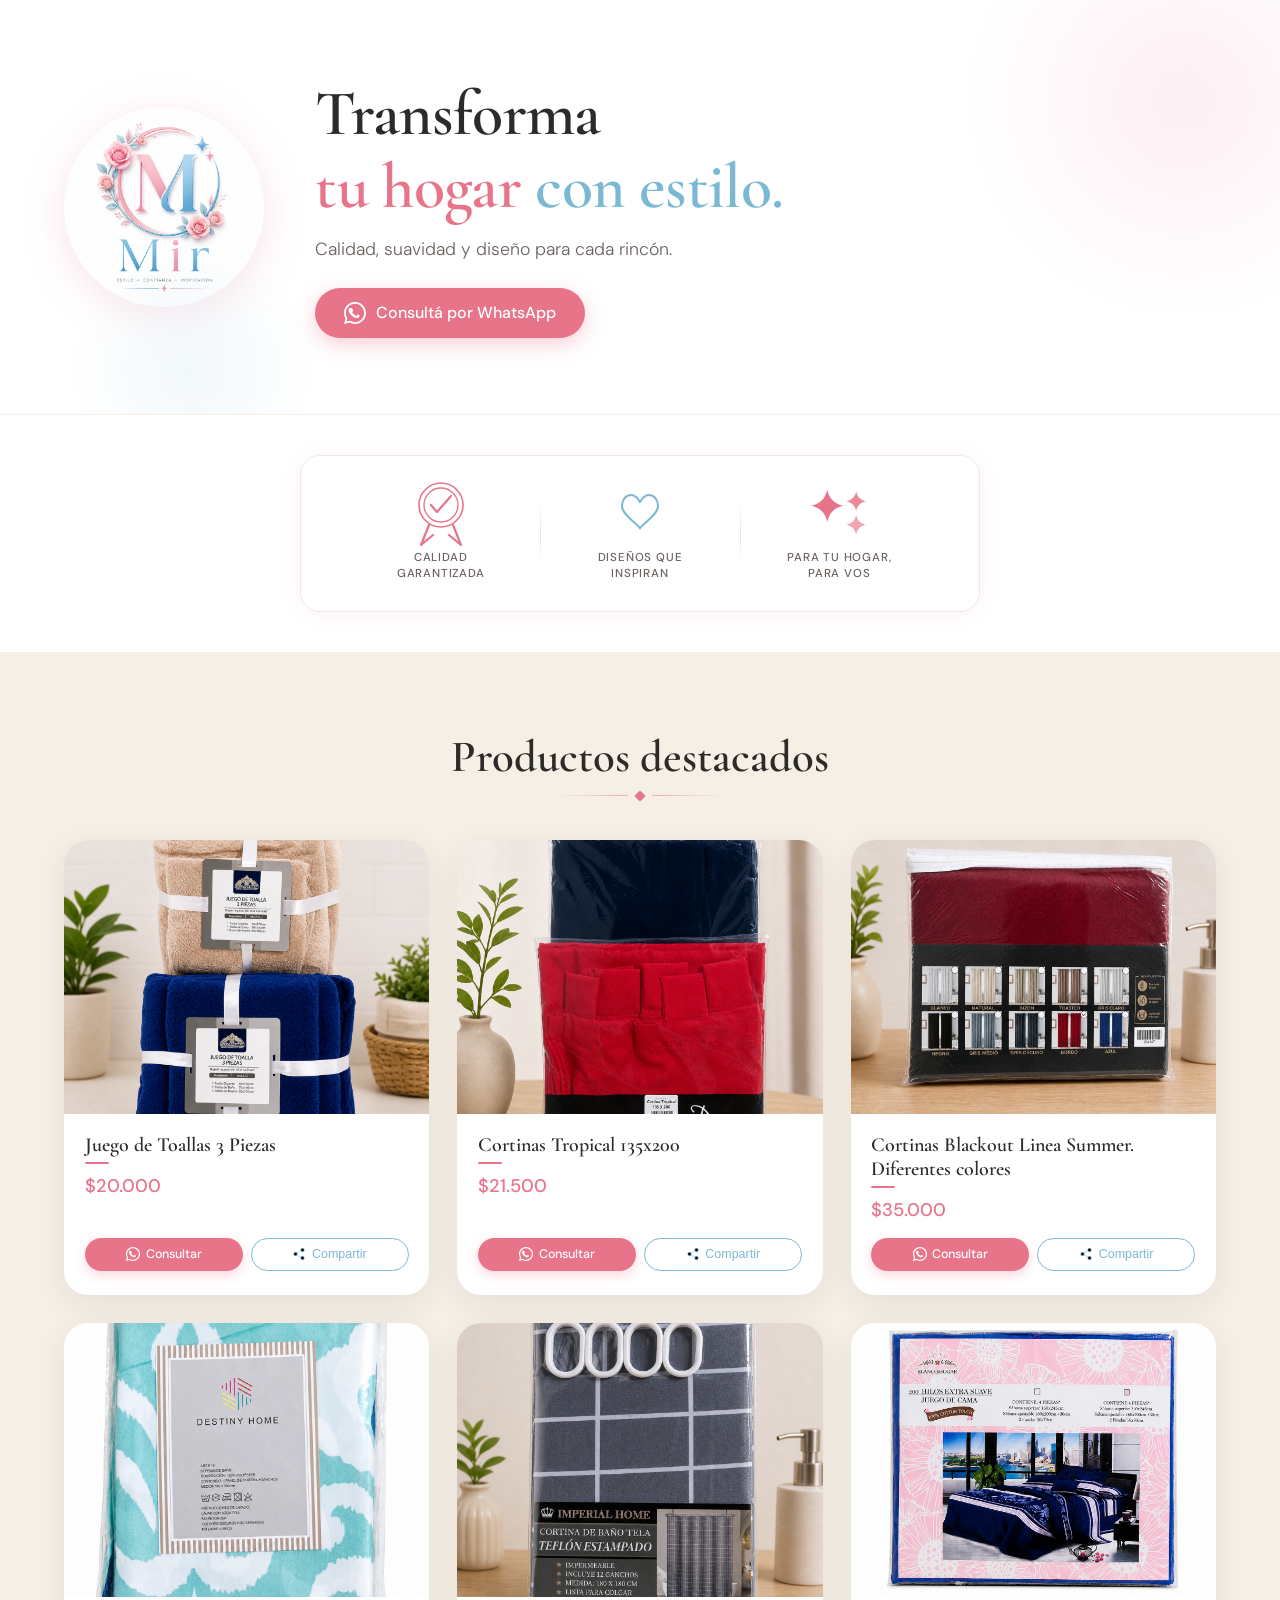
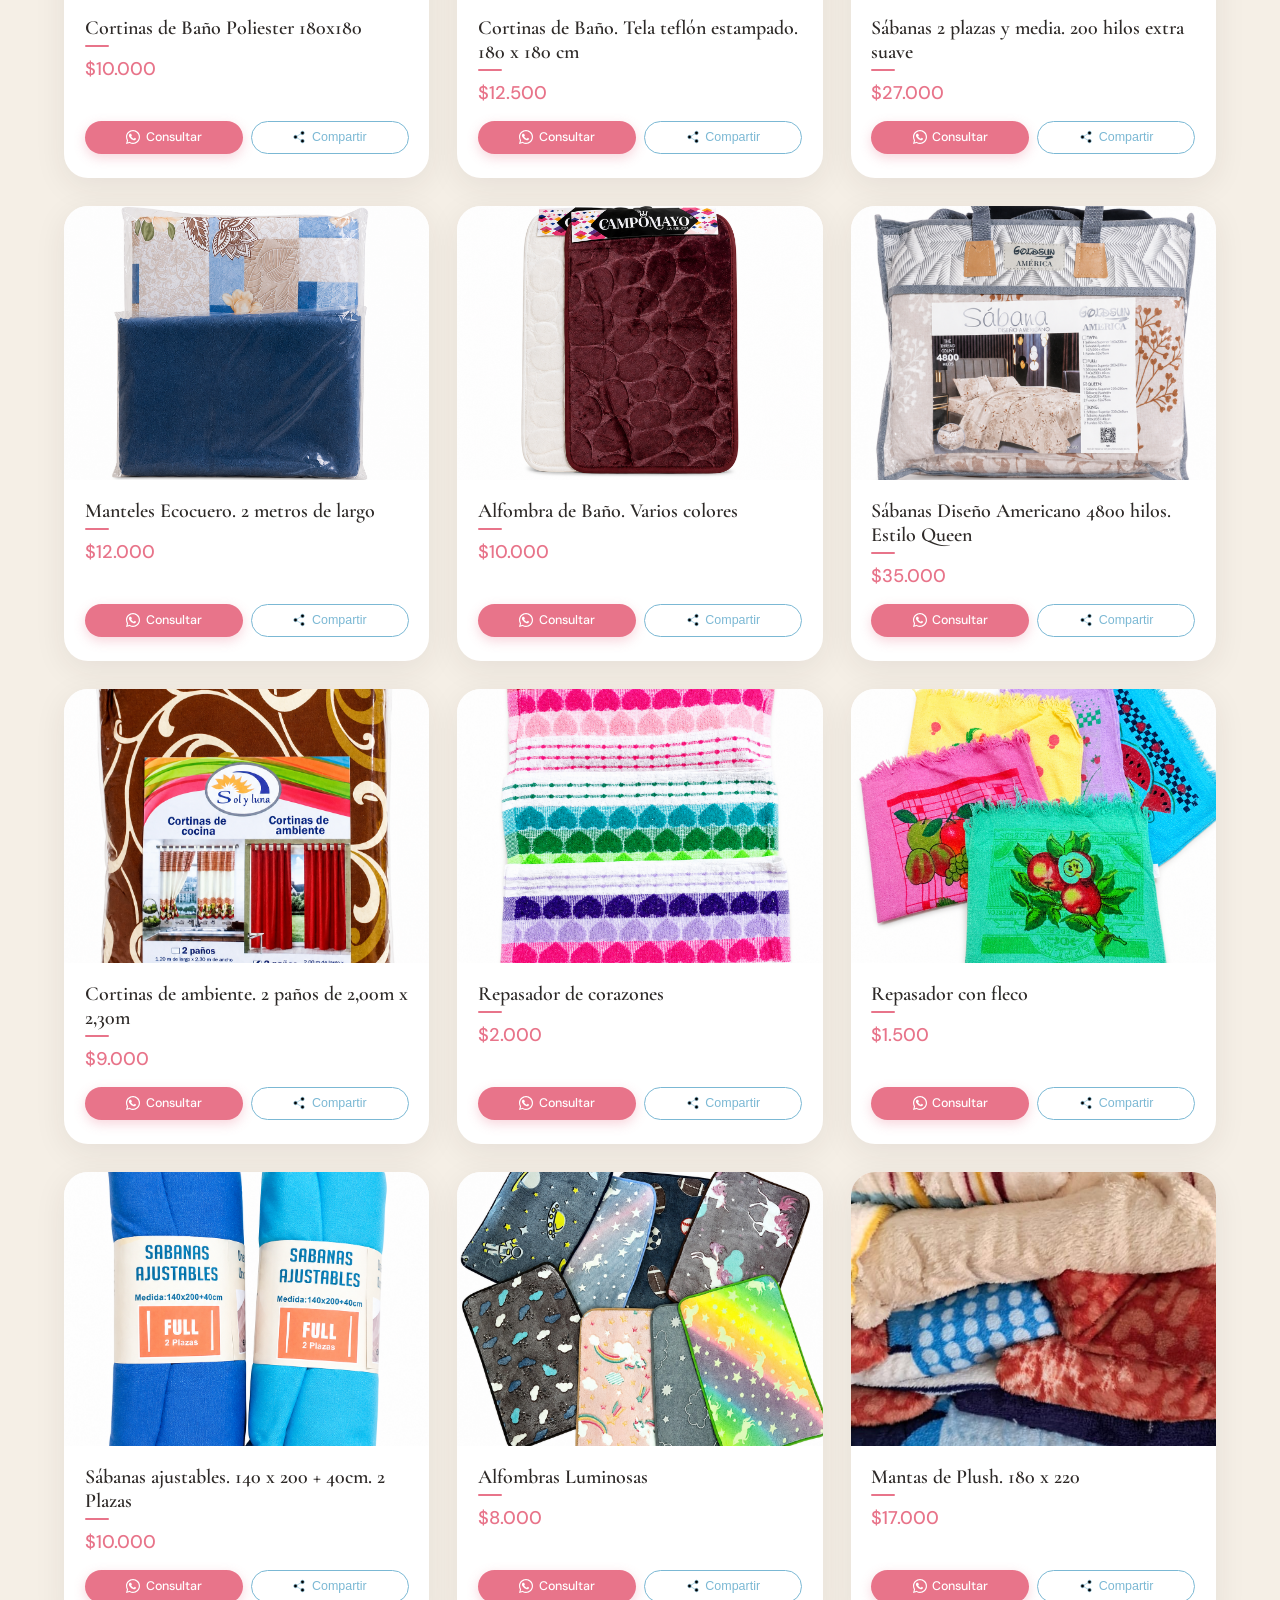
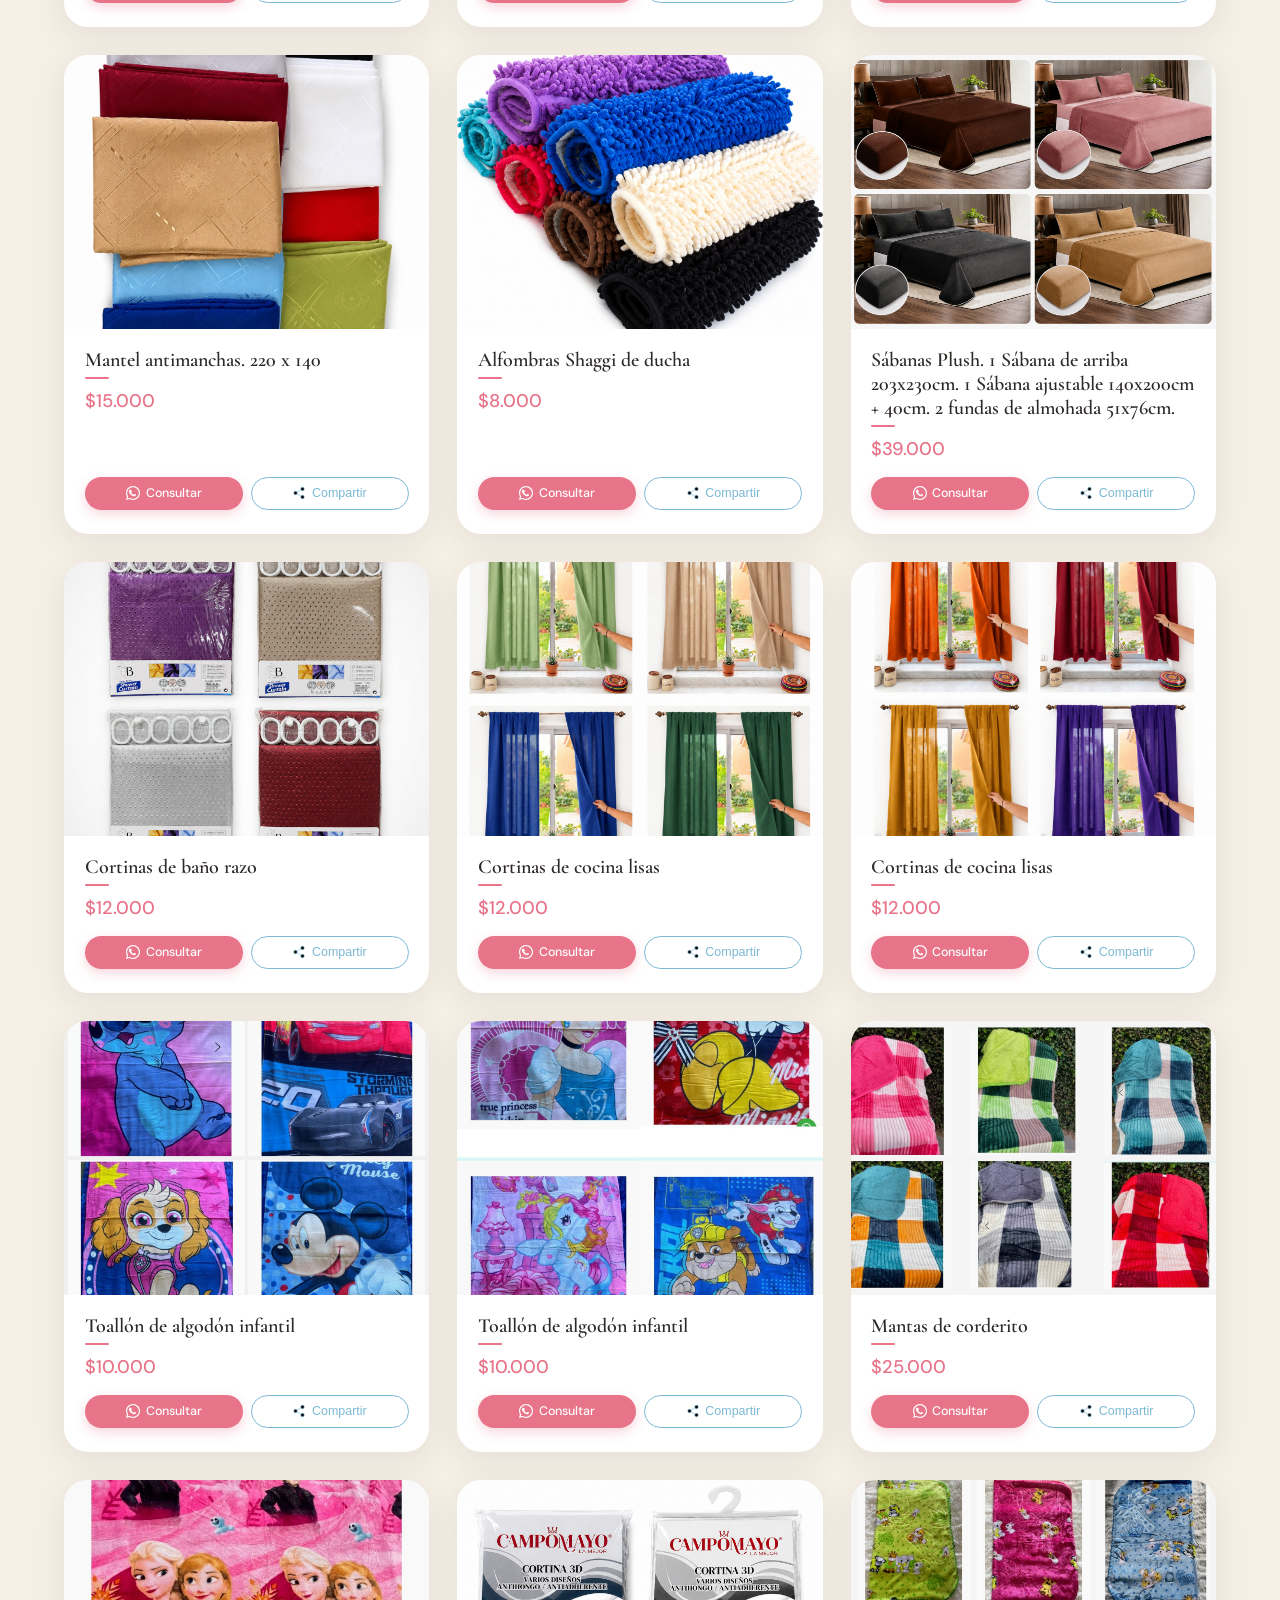
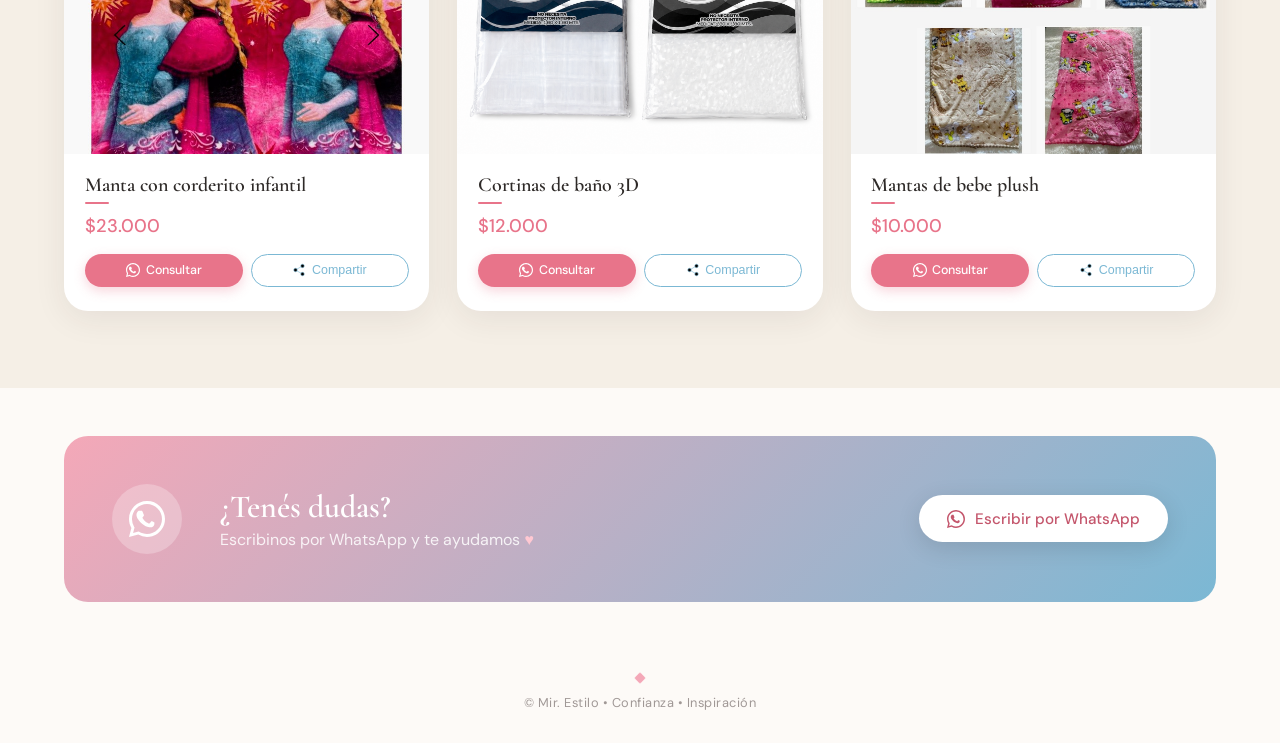
==== commit d61794d5: "new file:   "img/cortinas-ba\303\261o-3d.png" 	new file:   img/manta-corderito-infantil.jpeg 	new fi" ====
--- a/index.html
+++ b/index.html
@@ -1023,7 +1023,7 @@
             <div class="prod-card__actions">
               <a
                 class="btn-card-wa"
-                href="https://wa.me/5491168157322?text=Hola!%20Me%20interesa%20el%20Toallon%20de%20algod%C3%B3n%20infantil%20%2410.000"
+                href="https://wa.me/5491168157322?text=Hola!%20Me%20interesa%20el%20Toall%C3%B3n%20de%20algod%C3%B3n%20infantil%20%2410.000"
                 target="_blank"
                 rel="noopener"
               >
@@ -1061,7 +1061,7 @@
             <div class="prod-card__actions">
               <a
                 class="btn-card-wa"
-                href="https://wa.me/5491168157322?text=Hola!%20Me%20interesa%20el%20Toallon%20de%20algod%C3%B3n%20infantil%20%2410.000"
+                href="https://wa.me/5491168157322?text=Hola!%20Me%20interesa%20el%20Toall%C3%B3n%20de%20algod%C3%B3n%20infantil%20%2410.000"
                 target="_blank"
                 rel="noopener"
               >
@@ -1073,6 +1073,158 @@
               <button
                 class="btn-card-share"
                 onclick="compartir('toallon-algodon-infantil-2', this)"
+              >
+                <svg width="14" height="14" stroke="currentColor">
+                  <use href="#icon-share" />
+                </svg>
+                Compartir
+              </button>
+            </div>
+          </div>
+        </article>
+
+        <!-- Mantas de corderito -->
+        <article class="prod-card">
+          <div class="prod-card__img">
+            <img
+              src="img/mantas-cordero.jpg"
+              alt="mantas-cordero"
+              loading="lazy"
+            />
+          </div>
+          <div class="prod-card__body">
+            <h3 class="prod-card__name">Mantas de corderito</h3>
+            <div class="prod-card__accent"></div>
+            <p class="prod-card__price">$25.000</p>
+            <div class="prod-card__actions">
+              <a
+                class="btn-card-wa"
+                href="https://wa.me/5491168157322?text=Hola!%20Me%20interesan%20las%20Mantas%20de%20corderito%20%2425.000"
+                target="_blank"
+                rel="noopener"
+              >
+                <svg width="14" height="14">
+                  <use href="#icon-wa" fill="white" />
+                </svg>
+                Consultar
+              </a>
+              <button
+                class="btn-card-share"
+                onclick="compartir('mantas-cordero', this)"
+              >
+                <svg width="14" height="14" stroke="currentColor">
+                  <use href="#icon-share" />
+                </svg>
+                Compartir
+              </button>
+            </div>
+          </div>
+        </article>
+
+        <!-- Manta con corderito infantil -->
+        <article class="prod-card">
+          <div class="prod-card__img">
+            <img
+              src="img/manta-corderito-infantil.jpeg"
+              alt="manta-corderito-infantil"
+              loading="lazy"
+            />
+          </div>
+          <div class="prod-card__body">
+            <h3 class="prod-card__name">Manta con corderito infantil</h3>
+            <div class="prod-card__accent"></div>
+            <p class="prod-card__price">$23.000</p>
+            <div class="prod-card__actions">
+              <a
+                class="btn-card-wa"
+                href="https://wa.me/5491168157322?text=Hola!%20Me%20interesa%20la%20Manta%20con%20corderito%20infantil%20%2423.000"
+                target="_blank"
+                rel="noopener"
+              >
+                <svg width="14" height="14">
+                  <use href="#icon-wa" fill="white" />
+                </svg>
+                Consultar
+              </a>
+              <button
+                class="btn-card-share"
+                onclick="compartir('manta-corderito-infantil', this)"
+              >
+                <svg width="14" height="14" stroke="currentColor">
+                  <use href="#icon-share" />
+                </svg>
+                Compartir
+              </button>
+            </div>
+          </div>
+        </article>
+
+        <!-- Cortinas de baño 3D -->
+        <article class="prod-card">
+          <div class="prod-card__img">
+            <img
+              src="img/cortinas-baño-3d.png"
+              alt="cortinas-baño-3d"
+              loading="lazy"
+            />
+          </div>
+          <div class="prod-card__body">
+            <h3 class="prod-card__name">Cortinas de baño 3D</h3>
+            <div class="prod-card__accent"></div>
+            <p class="prod-card__price">$12.000</p>
+            <div class="prod-card__actions">
+              <a
+                class="btn-card-wa"
+                href="https://wa.me/5491168157322?text=Hola!%20Me%20interesan%20las%20Cortinas%20de%20ba%C3%B1o%203D%20%2412.000"
+                target="_blank"
+                rel="noopener"
+              >
+                <svg width="14" height="14">
+                  <use href="#icon-wa" fill="white" />
+                </svg>
+                Consultar
+              </a>
+              <button
+                class="btn-card-share"
+                onclick="compartir('cortinas-baño-3d', this)"
+              >
+                <svg width="14" height="14" stroke="currentColor">
+                  <use href="#icon-share" />
+                </svg>
+                Compartir
+              </button>
+            </div>
+          </div>
+        </article>
+
+        <!-- Mantas de bebe plush -->
+        <article class="prod-card">
+          <div class="prod-card__img">
+            <img
+              src="img/mantas-bebe-plush.jpg"
+              alt="mantas-bebe-plush"
+              loading="lazy"
+            />
+          </div>
+          <div class="prod-card__body">
+            <h3 class="prod-card__name">Mantas de bebe plush</h3>
+            <div class="prod-card__accent"></div>
+            <p class="prod-card__price">$10.000</p>
+            <div class="prod-card__actions">
+              <a
+                class="btn-card-wa"
+                href="https://wa.me/5491168157322?text=Hola!%20Me%20interesan%20las%20Mantas%20de%20bebe%20plush%20%2410.000"
+                target="_blank"
+                rel="noopener"
+              >
+                <svg width="14" height="14">
+                  <use href="#icon-wa" fill="white" />
+                </svg>
+                Consultar
+              </a>
+              <button
+                class="btn-card-share"
+                onclick="compartir('mantas-bebe-plush', this)"
               >
                 <svg width="14" height="14" stroke="currentColor">
                   <use href="#icon-share" />
@@ -1229,14 +1381,34 @@
           img: "img/cortinas-lisas-2.png",
         },
         "toallon-algodon-infantil-1": {
-          nombre: "Toallon de algodón infantil",
+          nombre: "Toallón de algodón infantil",
           precio: "$10.000",
           img: "img/toallon-algodon-infantil-1.jpg",
         },
         "toallon-algodon-infantil-2": {
-          nombre: "Toallon de algodón infantil",
+          nombre: "Toallón de algodón infantil",
           precio: "$10.000",
           img: "img/toallon-algodon-infantil-2.jpg",
+        },
+        "mantas-cordero": {
+          nombre: "Mantas de corderito",
+          precio: "$25.000",
+          img: "img/mantas-cordero.jpg",
+        },
+        "manta-corderito-infantil": {
+          nombre: "Manta con corderito infantil",
+          precio: "$23.000",
+          img: "img/manta-corderito-infantil.jpeg",
+        },
+        "cortinas-baño-3d": {
+          nombre: "Cortinas de baño 3D",
+          precio: "$12.000",
+          img: "img/cortinas-baño-3d.png",
+        },
+        "mantas-bebe-plush": {
+          nombre: "Mantas de bebe plush",
+          precio: "$10.000",
+          img: "img/mantas-bebe-plush.jpg",
         },
       };
 
